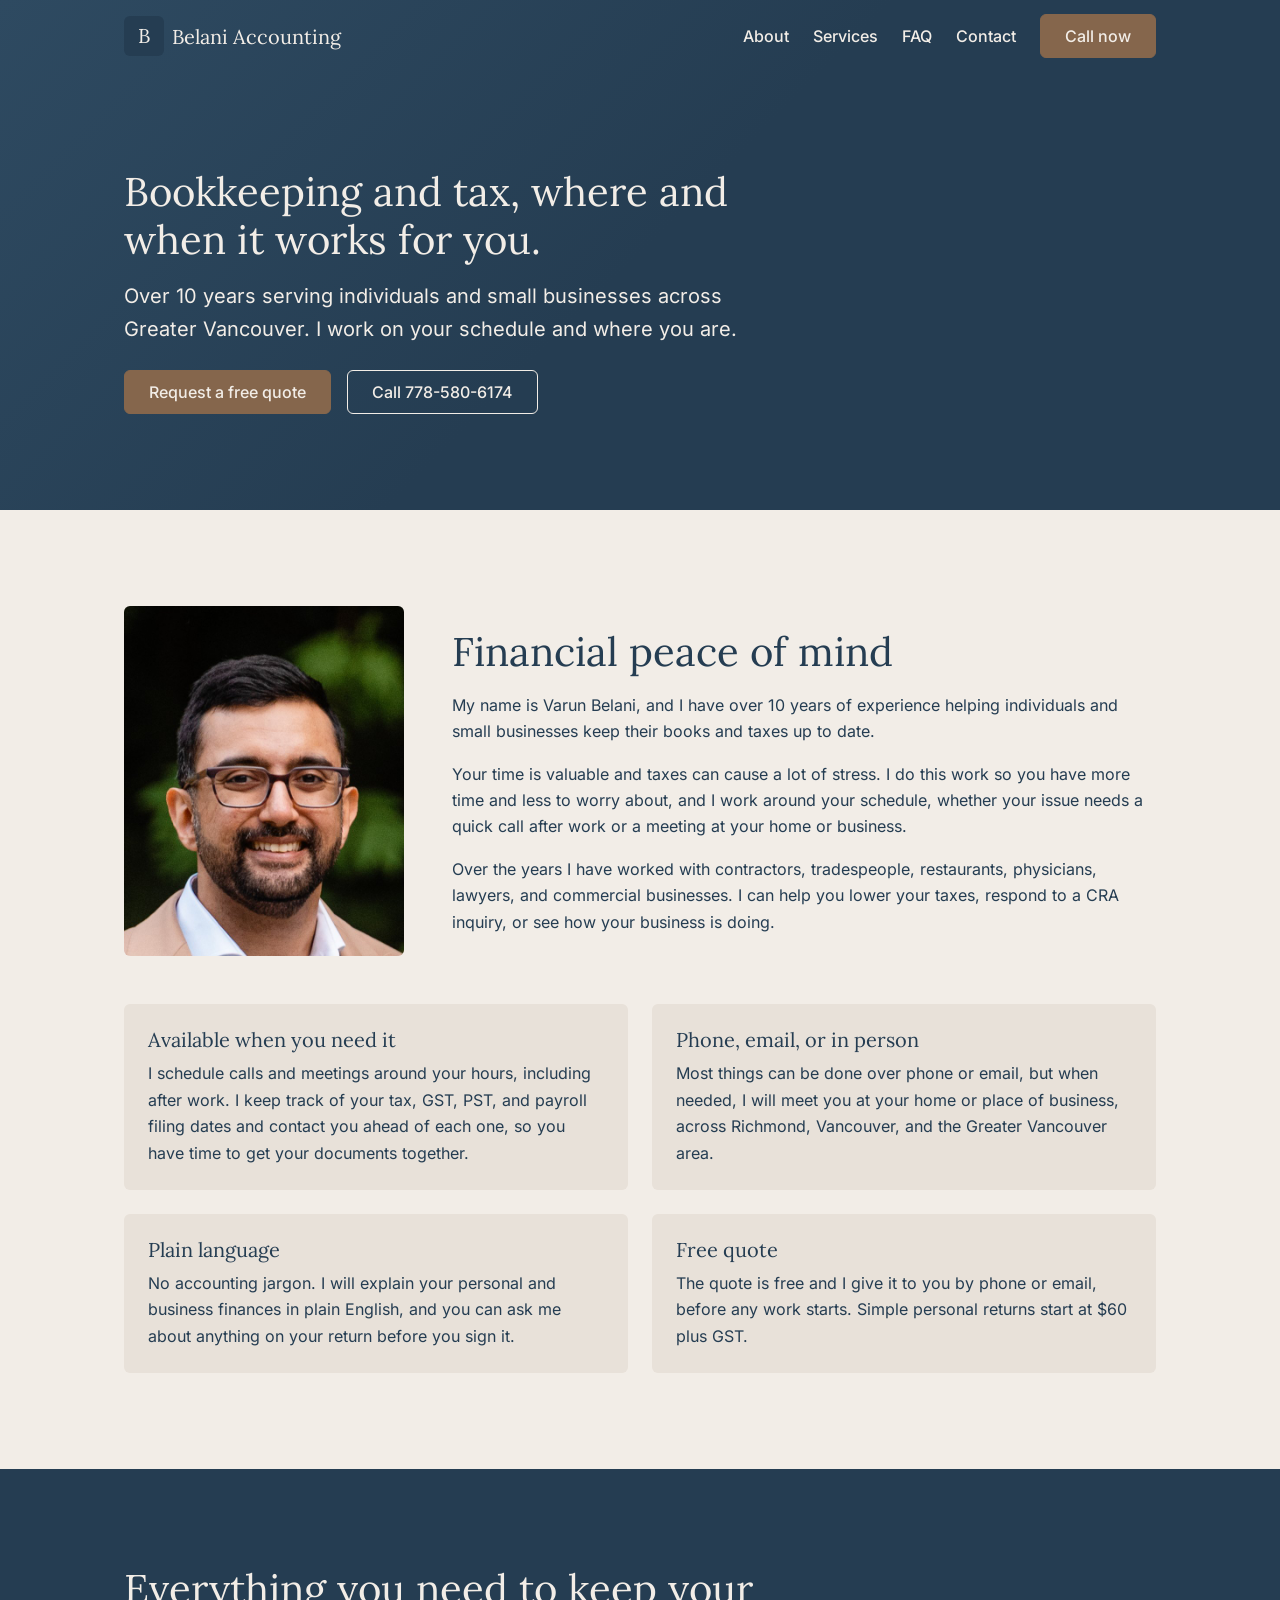
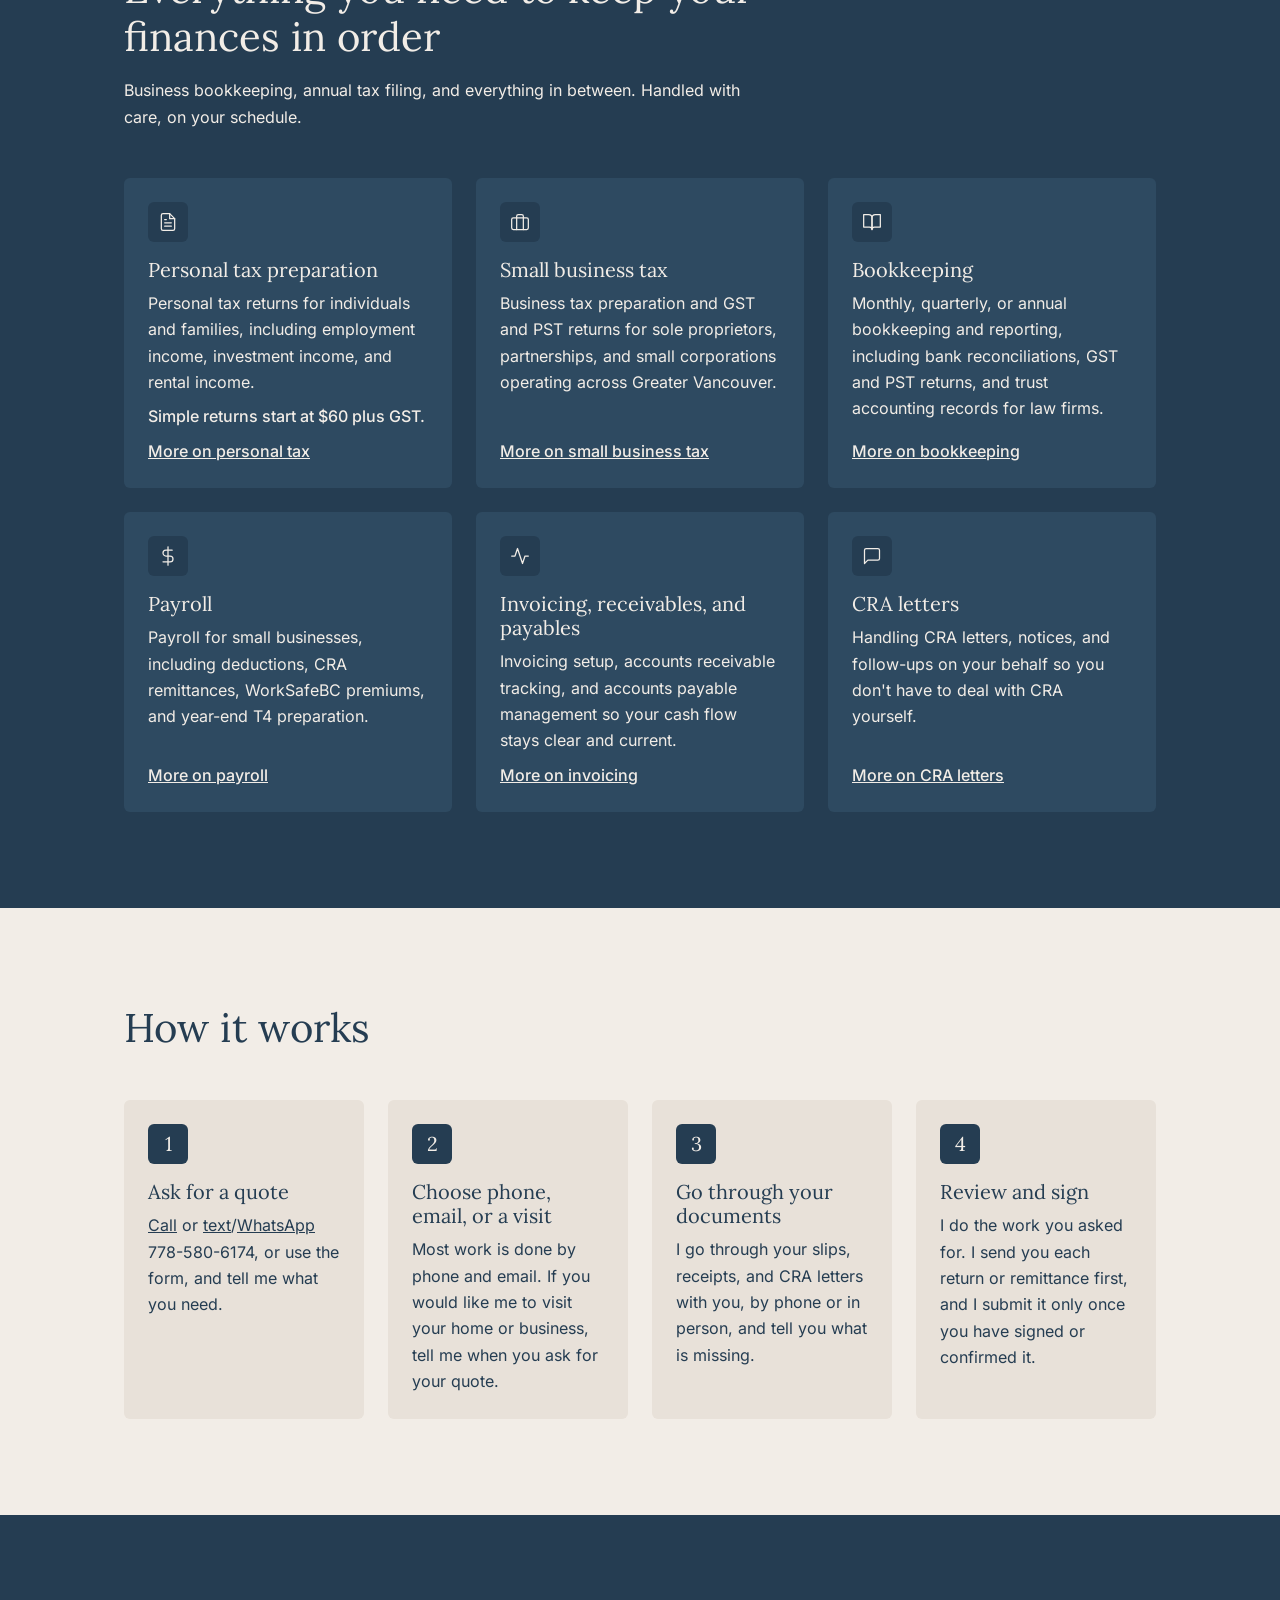
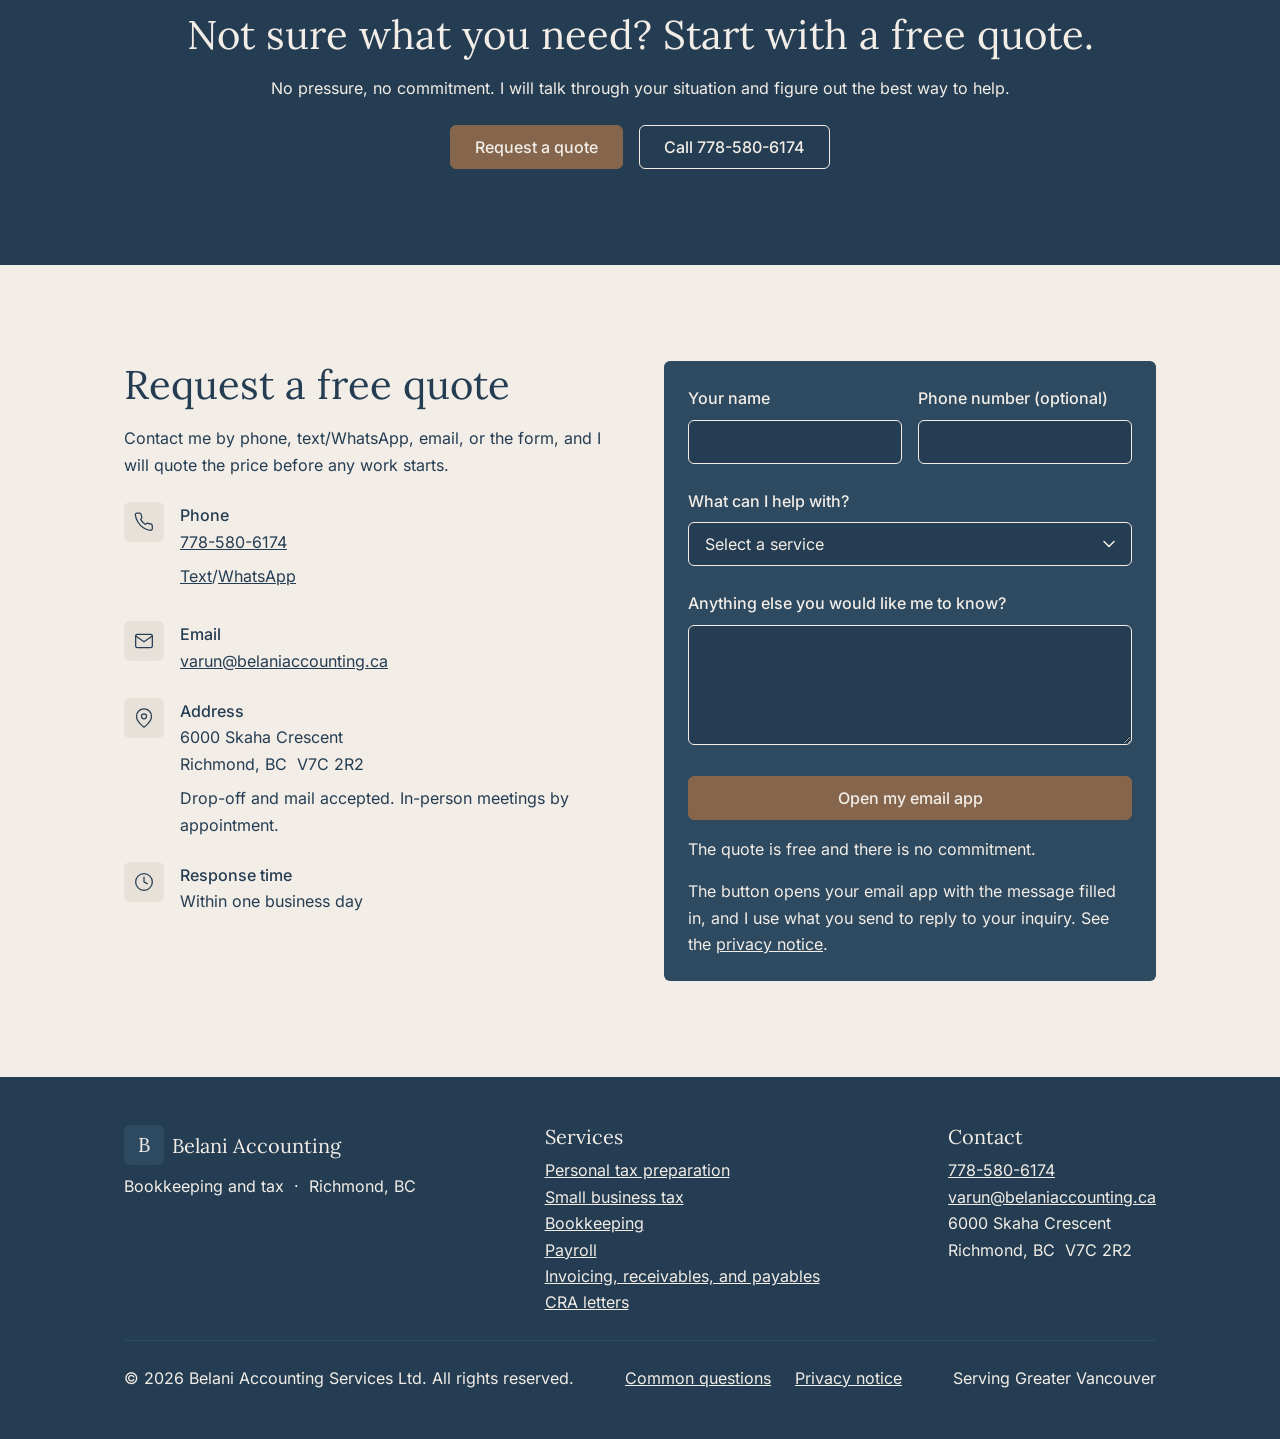
==== index.html @ 50b20c2c "Add website files" ====
<!DOCTYPE html>
<html lang="en">
<head>
  <meta charset="UTF-8" />
  <meta name="viewport" content="width=device-width, initial-scale=1.0" />

  <title>Belani Accounting Services | Bookkeeping & Tax, Richmond, BC</title>
  <meta name="description" content="Bookkeeping and tax for individuals and small businesses in Richmond and Greater Vancouver, by phone, email, or in person. Free quote: 778-580-6174." />
  <link rel="canonical" href="https://www.belaniaccounting.ca/" />

  <meta property="og:type" content="website" />
  <meta property="og:url" content="https://www.belaniaccounting.ca/" />
  <meta property="og:title" content="Belani Accounting Services | Bookkeeping & Tax" />
  <meta property="og:description" content="Bookkeeping and tax, where and when it works for you. Serving individuals and small businesses across Greater Vancouver." />
  <meta property="og:image" content="https://www.belaniaccounting.ca/assets/og-image.png" />
  <meta property="og:image:width" content="1200" />
  <meta property="og:image:height" content="630" />
  <meta property="og:site_name" content="Belani Accounting Services" />
  <meta property="og:locale" content="en_CA" />
  <meta name="twitter:card" content="summary_large_image" />

  <link rel="icon" type="image/svg+xml" href="assets/favicon.svg" />
  <link rel="icon" type="image/x-icon" href="assets/favicon.ico" />
  <link rel="icon" type="image/png" sizes="32x32" href="assets/favicon-32.png" />
  <link rel="icon" type="image/png" sizes="16x16" href="assets/favicon-16.png" />
  <link rel="apple-touch-icon" href="assets/apple-touch-icon.png" />

  <link rel="stylesheet" href="style.css" />

  <script type="application/ld+json">
  {
    "@context": "https://schema.org",
    "@type": "AccountingService",
    "name": "Belani Accounting Services",
    "legalName": "Belani Accounting Services Ltd.",
    "alternateName": "Belani Accounting",
    "url": "https://www.belaniaccounting.ca/",
    "telephone": "+1-778-580-6174",
    "email": "varun@belaniaccounting.ca",
    "image": "https://www.belaniaccounting.ca/assets/og-image.png",
    "description": "Bookkeeping and tax for individuals and small businesses in Richmond and Greater Vancouver, by phone, email, or in person. Free quote: 778-580-6174.",
    "address": {
      "@type": "PostalAddress",
      "streetAddress": "6000 Skaha Crescent",
      "addressLocality": "Richmond",
      "addressRegion": "BC",
      "postalCode": "V7C 2R2",
      "addressCountry": "CA"
    },
    "areaServed": [
      { "@type": "City", "name": "Richmond" },
      { "@type": "City", "name": "Vancouver" },
      { "@type": "AdministrativeArea", "name": "Greater Vancouver" }
    ],
    "founder": { "@type": "Person", "name": "Varun Belani" }
  }
  </script>
</head>

<body>

<a href="#main" class="skip-link">Skip to main content</a>

<nav class="site-nav" id="site-nav" aria-label="Main navigation">
  <div class="nav-inner">

    <a href="#" class="nav-logo" aria-label="Belani Accounting Services, home">
      <div class="nav-monogram" aria-hidden="true">
        <span>B</span>
      </div>
      <span class="nav-name">Belani Accounting</span>
    </a>

    <ul class="nav-links">
      <li><a href="#about">About</a></li>
      <li><a href="#services">Services</a></li>
      <li><a href="faq.html">FAQ</a></li>
      <li><a href="#contact">Contact</a></li>
      <li>
        <a href="tel:+17785806174" class="btn btn-primary" aria-label="Call now, 778-580-6174">
          Call now
        </a>
      </li>
    </ul>

    <a href="tel:+17785806174" class="nav-call" aria-label="Call 778-580-6174">
      <svg viewBox="0 0 24 24" aria-hidden="true"><path d="M22 16.92v3a2 2 0 0 1-2.18 2 19.79 19.79 0 0 1-8.63-3.07A19.5 19.5 0 0 1 4.69 12 19.79 19.79 0 0 1 1.61 3.42 2 2 0 0 1 3.6 1.27h3a2 2 0 0 1 2 1.72c.127.96.361 1.903.7 2.81a2 2 0 0 1-.45 2.11L7.91 8.91a16 16 0 0 0 6 6l.91-.91a2 2 0 0 1 2.11-.45c.907.339 1.85.573 2.81.7A2 2 0 0 1 21.73 16.92z"/></svg>
    </a>

    <details class="nav-menu" id="nav-menu">
      <summary class="nav-hamburger" aria-label="Menu">
        <span></span>
        <span></span>
        <span></span>
      </summary>
      <div class="nav-mobile">
        <a href="#about">About</a>
        <a href="#services">Services</a>
        <a href="faq.html">FAQ</a>
        <a href="#contact">Contact</a>
        <a href="tel:+17785806174">Call 778-580-6174</a>
        <a href="sms:+17785806174">Text 778-580-6174</a>
        <a href="https://wa.me/17785806174">WhatsApp 778-580-6174</a>
        <a href="mailto:varun@belaniaccounting.ca">varun@belaniaccounting.ca</a>
      </div>
    </details>

  </div>
</nav>

<main id="main">
<section class="hero" aria-labelledby="page-heading">
  <div class="container">

    <h1 id="page-heading">
      Bookkeeping and tax, where and when it works for you.
    </h1>

    <p class="hero-sub">
      Over 10 years serving individuals and small businesses across Greater Vancouver. I work on your schedule and where you are.
    </p>

    <div class="hero-actions">
      <a href="#contact" class="btn btn-primary">Request a free quote</a>
      <a href="tel:+17785806174" class="btn btn-outline">Call 778-580-6174</a>
    </div>

  </div>
</section>

<section class="about" id="about" aria-labelledby="about-heading">
  <div class="container">
    <div class="about-grid">

      <img class="about-photo" src="assets/varun-belani.jpg" alt="Varun Belani" width="640" height="800" loading="lazy" decoding="async" />

      <div>
        <h2 id="about-heading">Financial peace of mind</h2>

        <p>
          My name is Varun Belani, and I have over 10 years of experience helping individuals and small businesses keep their books and taxes up to date.
        </p>

        <p>
          Your time is valuable and taxes can cause a lot of stress. I do this work so you have more time and less to worry about, and I work around your schedule, whether your issue needs a quick call after work or a meeting at your home or business.
        </p>

        <p>
          Over the years I have worked with contractors, tradespeople, restaurants, physicians, lawyers, and commercial businesses. I can help you lower your taxes, respond to a CRA inquiry, or see how your business is doing.
        </p>
      </div>

    </div>

    <div class="about-pillars">
      <div class="pillar">
        <h3>Available when you need it</h3>
        <p>I schedule calls and meetings around your hours, including after work. I keep track of your tax, GST, PST, and payroll filing dates and contact you ahead of each one, so you have time to get your documents together.</p>
      </div>
      <div class="pillar">
        <h3>Phone, email, or in person</h3>
        <p>Most things can be done over phone or email, but when needed, I will meet you at your home or place of business, across Richmond, Vancouver, and the Greater Vancouver area.</p>
      </div>
      <div class="pillar">
        <h3>Plain language</h3>
        <p>No accounting jargon. I will explain your personal and business finances in plain English, and you can ask me about anything on your return before you sign it.</p>
      </div>
      <div class="pillar">
        <h3>Free quote</h3>
        <p>The quote is free and I give it to you by phone or email, before any work starts. Simple personal returns start at $60 plus GST.</p>
      </div>
    </div>

  </div>
</section>

<section class="services" id="services" aria-labelledby="services-heading">
  <div class="container">

    <div class="section-header">
      <h2 id="services-heading">Everything you need to keep your finances in order</h2>
      <p>
        Business bookkeeping, annual tax filing, and everything in between. Handled with care, on your schedule.
      </p>
    </div>

    <div class="services-grid">

      <div class="service-card">
        <div class="service-icon" aria-hidden="true">
          <svg viewBox="0 0 24 24"><path d="M14 2H6a2 2 0 0 0-2 2v16a2 2 0 0 0 2 2h12a2 2 0 0 0 2-2V8z"/><polyline points="14,2 14,8 20,8"/><line x1="16" y1="13" x2="8" y2="13"/><line x1="16" y1="17" x2="8" y2="17"/><polyline points="10,9 9,9 8,9"/></svg>
        </div>
        <h3>Personal tax preparation</h3>
        <p>Personal tax returns for individuals and families, including employment income, investment income, and rental income.</p>
        <p class="service-price">Simple returns start at $60 plus GST.</p>
        <p class="service-more"><a href="personal-tax.html">More on personal tax</a></p>
      </div>

      <div class="service-card">
        <div class="service-icon" aria-hidden="true">
          <svg viewBox="0 0 24 24"><rect x="2" y="7" width="20" height="14" rx="2" ry="2"/><path d="M16 21V5a2 2 0 0 0-2-2h-4a2 2 0 0 0-2 2v16"/></svg>
        </div>
        <h3>Small business tax</h3>
        <p>Business tax preparation and GST and PST returns for sole proprietors, partnerships, and small corporations operating across Greater Vancouver.</p>
        <p class="service-more"><a href="small-business-tax.html">More on small business tax</a></p>
      </div>

      <div class="service-card">
        <div class="service-icon" aria-hidden="true">
          <svg viewBox="0 0 24 24"><path d="M2 3h6a4 4 0 0 1 4 4v14a3 3 0 0 0-3-3H2z"/><path d="M22 3h-6a4 4 0 0 0-4 4v14a3 3 0 0 1 3-3h7z"/></svg>
        </div>
        <h3>Bookkeeping</h3>
        <p>Monthly, quarterly, or annual bookkeeping and reporting, including bank reconciliations, GST and PST returns, and trust accounting records for law firms.</p>
        <p class="service-more"><a href="bookkeeping.html">More on bookkeeping</a></p>
      </div>

      <div class="service-card">
        <div class="service-icon" aria-hidden="true">
          <svg viewBox="0 0 24 24"><line x1="12" y1="1" x2="12" y2="23"/><path d="M17 5H9.5a3.5 3.5 0 0 0 0 7h5a3.5 3.5 0 0 1 0 7H6"/></svg>
        </div>
        <h3>Payroll</h3>
        <p>Payroll for small businesses, including deductions, CRA remittances, WorkSafeBC premiums, and year-end T4 preparation.</p>
        <p class="service-more"><a href="payroll.html">More on payroll</a></p>
      </div>

      <div class="service-card">
        <div class="service-icon" aria-hidden="true">
          <svg viewBox="0 0 24 24"><polyline points="22,12 18,12 15,21 9,3 6,12 2,12"/></svg>
        </div>
        <h3>Invoicing, receivables, and payables</h3>
        <p>Invoicing setup, accounts receivable tracking, and accounts payable management so your cash flow stays clear and current.</p>
        <p class="service-more"><a href="bookkeeping.html#invoicing">More on invoicing</a></p>
      </div>

      <div class="service-card">
        <div class="service-icon" aria-hidden="true">
          <svg viewBox="0 0 24 24"><path d="M21 15a2 2 0 0 1-2 2H7l-4 4V5a2 2 0 0 1 2-2h14a2 2 0 0 1 2 2z"/></svg>
        </div>
        <h3>CRA letters</h3>
        <p>Handling CRA letters, notices, and follow-ups on your behalf so you don't have to deal with CRA yourself.</p>
        <p class="service-more"><a href="cra-letters.html">More on CRA letters</a></p>
      </div>

    </div>
  </div>
</section>

<section class="steps" aria-labelledby="steps-heading">
  <div class="container">

    <div class="section-header">
      <h2 id="steps-heading">How it works</h2>
    </div>

    <ol class="steps-grid">
      <li class="step">
        <span class="step-num" aria-hidden="true">1</span>
        <h3>Ask for a quote</h3>
        <p><a href="tel:+17785806174">Call</a> or <a href="sms:+17785806174">text</a>/<a href="https://wa.me/17785806174">WhatsApp</a> <span class="nowrap">778-580-6174</span>, or use the form, and tell me what you need.</p>
      </li>
      <li class="step">
        <span class="step-num" aria-hidden="true">2</span>
        <h3>Choose phone, email, or a visit</h3>
        <p>Most work is done by phone and email. If you would like me to visit your home or business, tell me when you ask for your quote.</p>
      </li>
      <li class="step">
        <span class="step-num" aria-hidden="true">3</span>
        <h3>Go through your documents</h3>
        <p>I go through your slips, receipts, and CRA letters with you, by phone or in person, and tell you what is missing.</p>
      </li>
      <li class="step">
        <span class="step-num" aria-hidden="true">4</span>
        <h3>Review and sign</h3>
        <p>I do the work you asked for. I send you each return or remittance first, and I submit it only once you have signed or confirmed it.</p>
      </li>
    </ol>

  </div>
</section>

<section class="cta-band">
  <div class="container">
    <h2>Not sure what you need? Start with a free quote.</h2>
    <p>No pressure, no commitment. I will talk through your situation and figure out the best way to help.</p>
    <div class="cta-band-actions">
      <a href="#contact" class="btn btn-primary">Request a quote</a>
      <a href="tel:+17785806174" class="btn btn-outline">Call 778-580-6174</a>
    </div>
  </div>
</section>

<section class="contact" id="contact" aria-labelledby="contact-heading">
  <div class="container">
    <div class="contact-grid">

      <div>
        <h2 id="contact-heading">Request a free quote</h2>
        <p class="contact-intro">
          Contact me by phone, text/WhatsApp, email, or the form, and I will quote the price before any work starts.
        </p>

        <div class="contact-details">

          <div class="contact-item">
            <div class="contact-item-icon" aria-hidden="true">
              <svg viewBox="0 0 24 24"><path d="M22 16.92v3a2 2 0 0 1-2.18 2 19.79 19.79 0 0 1-8.63-3.07A19.5 19.5 0 0 1 4.69 12 19.79 19.79 0 0 1 1.61 3.42 2 2 0 0 1 3.6 1.27h3a2 2 0 0 1 2 1.72c.127.96.361 1.903.7 2.81a2 2 0 0 1-.45 2.11L7.91 8.91a16 16 0 0 0 6 6l.91-.91a2 2 0 0 1 2.11-.45c.907.339 1.85.573 2.81.7A2 2 0 0 1 21.73 16.92z"/></svg>
            </div>
            <div>
              <div class="contact-item-label">Phone</div>
              <div>
                <a href="tel:+17785806174">778-580-6174</a><br />
                <span class="contact-msg"><a href="sms:+17785806174">Text</a>/<a href="https://wa.me/17785806174">WhatsApp</a></span>
              </div>
            </div>
          </div>

          <div class="contact-item">
            <div class="contact-item-icon" aria-hidden="true">
              <svg viewBox="0 0 24 24"><path d="M4 4h16c1.1 0 2 .9 2 2v12c0 1.1-.9 2-2 2H4c-1.1 0-2-.9-2-2V6c0-1.1.9-2 2-2z"/><polyline points="22,6 12,13 2,6"/></svg>
            </div>
            <div>
              <div class="contact-item-label">Email</div>
              <div>
                <a href="mailto:varun@belaniaccounting.ca">varun@belaniaccounting.ca</a>
              </div>
            </div>
          </div>

          <div class="contact-item">
            <div class="contact-item-icon" aria-hidden="true">
              <svg viewBox="0 0 24 24"><path d="M21 10c0 7-9 13-9 13s-9-6-9-13a9 9 0 0 1 18 0z"/><circle cx="12" cy="10" r="3"/></svg>
            </div>
            <div>
              <div class="contact-item-label">Address</div>
              <div>
                6000 Skaha Crescent<br />
                Richmond, BC&nbsp; V7C 2R2
                <span class="contact-note">Drop-off and mail accepted. In-person meetings by appointment.</span>
              </div>
            </div>
          </div>

          <div class="contact-item">
            <div class="contact-item-icon" aria-hidden="true">
              <svg viewBox="0 0 24 24"><circle cx="12" cy="12" r="10"/><polyline points="12,6 12,12 16,14"/></svg>
            </div>
            <div>
              <div class="contact-item-label">Response time</div>
              <div>Within one business day</div>
            </div>
          </div>

        </div>
      </div>

      <div>
        <div class="contact-form">
          <form id="contact-form" action="mailto:varun@belaniaccounting.ca" method="post" enctype="text/plain">
            <div class="form-row">
              <div class="form-group">
                <label for="name">Your name</label>
                <input type="text" id="name" name="name" required autocomplete="name" />
              </div>
              <div class="form-group">
                <label for="phone">Phone number (optional)</label>
                <input type="tel" id="phone" name="phone" autocomplete="tel" />
              </div>
            </div>

            <div class="form-group">
              <label for="service">What can I help with?</label>
              <select id="service" name="service">
                <option value="" disabled selected>Select a service</option>
                <option data-service="personal-tax">Personal tax preparation</option>
                <option data-service="small-business-tax">Small business tax</option>
                <option data-service="bookkeeping">Bookkeeping</option>
                <option data-service="payroll">Payroll</option>
                <option data-service="invoicing">Invoicing, receivables, and payables</option>
                <option data-service="cra-letters">CRA letters</option>
                <option>Not sure, just want to talk</option>
              </select>
            </div>

            <div class="form-group">
              <label for="message">Anything else you would like me to know?</label>
              <textarea id="message" name="message" maxlength="1000"></textarea>
            </div>

            <button type="submit" class="btn btn-primary form-submit">
              Open my email app
            </button>
            <p class="form-note">The quote is free and there is no commitment.</p>
            <p class="form-note">The button opens your email app with the message filled in, and I use what you send to reply to your inquiry. See the <a href="privacy.html">privacy notice</a>.</p>
            <p id="form-status" class="form-status" role="status" tabindex="-1" hidden>Your email app should now be open with your message. Press send there to finish. If nothing opened, call <a href="tel:+17785806174">778-580-6174</a> or email <a href="mailto:varun@belaniaccounting.ca">varun@belaniaccounting.ca</a>.</p>
          </form>
        </div>
      </div>

    </div>
  </div>
</section>
</main>

<footer class="site-footer">
  <div class="container">
    <div class="footer-inner">

      <div>
        <div class="footer-brand">
          <div class="footer-monogram" aria-hidden="true">
            <span>B</span>
          </div>
          <span class="footer-name">Belani Accounting</span>
        </div>
        <div>Bookkeeping and tax &nbsp;·&nbsp; Richmond, BC</div>
      </div>

      <div class="footer-col">
        <h2 class="footer-heading">Services</h2>
        <a href="personal-tax.html">Personal tax preparation</a>
        <a href="small-business-tax.html">Small business tax</a>
        <a href="bookkeeping.html">Bookkeeping</a>
        <a href="payroll.html">Payroll</a>
        <a href="bookkeeping.html#invoicing">Invoicing, receivables, and payables</a>
        <a href="cra-letters.html">CRA letters</a>
      </div>

      <div class="footer-col">
        <h2 class="footer-heading">Contact</h2>
        <a href="tel:+17785806174">778-580-6174</a>
        <a href="mailto:varun@belaniaccounting.ca">varun@belaniaccounting.ca</a>
        <p>6000 Skaha Crescent<br />Richmond, BC&nbsp; V7C 2R2</p>
      </div>

    </div>

    <div class="footer-bottom">
      <span>&copy; <span id="footer-year">2026</span> Belani Accounting Services Ltd. All rights reserved.</span>
      <span class="footer-links">
        <a href="faq.html">Common questions</a>
        <a href="privacy.html">Privacy notice</a>
      </span>
      <span>Serving Greater Vancouver</span>
    </div>
  </div>
</footer>

<script src="site.js"></script>

</body>
</html>
---- style.css ----
/* Belani Accounting Services */

/* Fonts, served from this site.
   Inter: Copyright 2020 The Inter Project Authors (https://github.com/rsms/inter)
   Lora: Copyright 2011 The Lora Project Authors (https://github.com/cyrealtype/Lora-Cyrillic), with Reserved Font Name "Lora".
   Both are licensed under the SIL Open Font License, Version 1.1 (https://scripts.sil.org/OFL).
   The files are the Latin files Google Fonts serves, unchanged. */
@font-face {
  font-family: 'Inter';
  font-style: normal;
  font-weight: 400 500;
  font-display: swap;
  src: url('assets/fonts/inter-latin.woff2') format('woff2');
  unicode-range: U+0000-00FF, U+0131, U+0152-0153, U+02BB-02BC, U+02C6, U+02DA, U+02DC, U+0304, U+0308, U+0329, U+2000-206F, U+20AC, U+2122, U+2191, U+2193, U+2212, U+2215, U+FEFF, U+FFFD;
}
@font-face {
  font-family: 'Lora';
  font-style: normal;
  font-weight: 400 500;
  font-display: swap;
  src: url('assets/fonts/lora-latin.woff2') format('woff2');
  unicode-range: U+0000-00FF, U+0131, U+0152-0153, U+02BB-02BC, U+02C6, U+02DA, U+02DC, U+0304, U+0308, U+0329, U+2000-206F, U+20AC, U+2122, U+2191, U+2193, U+2212, U+2215, U+FEFF, U+FFFD;
}

*, *::before, *::after { box-sizing: border-box; margin: 0; padding: 0; }

:root {
  --navy:        #253D52;
  --navy-light:  #2E4A61;
  --beige:       #F2EDE7;
  --beige-dark:  #E8E1D9;
  --walnut:      #85664C;
  --walnut-dark: #74563E;
  --title: clamp(28px, 3.5vw, 40px);
  --sub:   20px;
  --text:  16px;
  --serif: 'Lora', Georgia, serif;
  --sans:  'Inter', -apple-system, BlinkMacSystemFont, sans-serif;
  --page:    1080px;
  --measure: 640px;
  --gutter:  24px;
  --bar:     72px;
  --radius:  6px;
  --transition: 0.18s ease;
}

html { scroll-behavior: smooth; }

body {
  font-family: var(--sans);
  font-size: var(--text);
  line-height: 1.65;
  color: var(--navy);
  background: var(--beige);
  -webkit-font-smoothing: antialiased;
}

.hero,
.services,
.cta-band,
.site-footer {
  background: var(--navy);
  color: var(--beige);
}

h1, h2, h3 {
  font-family: var(--serif);
  font-weight: 400;
  line-height: 1.2;
}

h1, h2 {
  font-size: var(--title);
  margin-bottom: 16px;
}

h3,
.page-section h2,
.footer-heading {
  font-size: var(--sub);
  margin-bottom: 8px;
}

img { display: block; max-width: 100%; }

a { color: inherit; }

.btn,
.skip-link,
.site-nav a { text-decoration: none; }

.container,
.nav-inner {
  width: 100%;
  max-width: var(--page);
  margin: 0 auto;
  padding: 0 var(--gutter);
}

.nowrap { white-space: nowrap; }

/* Off screen until it has keyboard focus */
.skip-link {
  position: absolute;
  top: 8px;
  left: 8px;
  z-index: 200;
  padding: 8px 16px;
  background: var(--navy);
  color: var(--beige);
  font-weight: 500;
  border-radius: var(--radius);
  transform: translateY(-200%);
}
.skip-link:focus { transform: none; }

.btn {
  display: inline-flex;
  align-items: center;
  justify-content: center;
  min-height: 44px;
  padding: 8px 24px;
  border: 1px solid transparent;
  border-radius: var(--radius);
  font-family: var(--sans);
  font-size: var(--text);
  font-weight: 500;
  cursor: pointer;
  transition: background var(--transition), border-color var(--transition), transform var(--transition);
}

.btn:active { transform: scale(0.98); }

.btn-primary {
  background: var(--walnut);
  color: var(--beige);
  border-color: var(--walnut);
}
.btn-primary:hover { background: var(--walnut-dark); border-color: var(--walnut-dark); }

.btn-outline {
  background: transparent;
  color: var(--beige);
  border-color: var(--beige);
}
.btn-outline:hover { background: var(--navy-light); }

.nav-monogram,
.footer-monogram,
.step-num,
.service-icon,
.contact-item-icon {
  display: flex;
  align-items: center;
  justify-content: center;
  flex-shrink: 0;
  width: 40px;
  height: 40px;
  border-radius: var(--radius);
}

.nav-monogram,
.footer-monogram,
.step-num {
  font-family: var(--serif);
  font-size: var(--sub);
  line-height: 1;
}

.nav-monogram,
.step-num {
  background: var(--navy);
  color: var(--beige);
}

.footer-monogram { background: var(--navy-light); }
.service-icon { background: var(--navy); }
.contact-item-icon { background: var(--beige-dark); }

.nav-call svg,
.service-icon svg,
.contact-item-icon svg {
  width: 20px;
  height: 20px;
  stroke: currentColor;
  fill: none;
  stroke-width: 1.5;
  stroke-linecap: round;
  stroke-linejoin: round;
}

/* The top bar is see-through over the page header and turns beige once the page is scrolled. */
.site-nav {
  position: fixed;
  top: 0; left: 0; right: 0;
  z-index: 100;
  color: var(--beige);
  transition: background var(--transition), color var(--transition), box-shadow var(--transition);
}

.site-nav.scrolled {
  background: var(--beige);
  color: var(--navy);
  box-shadow: 0 1px 0 var(--beige-dark);
}

/* With scripting off the bar never turns beige, so it is navy from the start */
@media (scripting: none) {
  .site-nav { background: var(--navy); }
}

.nav-inner {
  display: flex;
  align-items: center;
  justify-content: space-between;
  height: var(--bar);
}

.nav-logo,
.footer-brand {
  display: flex;
  align-items: center;
  gap: 8px;
}

.nav-name,
.footer-name {
  font-family: var(--serif);
  font-size: var(--sub);
}

.nav-links {
  display: flex;
  align-items: center;
  gap: 24px;
  list-style: none;
}

.nav-links a,
.nav-mobile a { font-weight: 500; }

.nav-links a:not(.btn):hover { text-decoration: underline; }

/* Phones only (see the 768px block). The menu is a details element, so it opens with scripting off. */
.nav-call,
.nav-menu { display: none; }

.nav-call,
.nav-hamburger {
  justify-content: center;
  width: 44px;
  height: 44px;
}

.nav-call {
  align-items: center;
  margin-left: auto;
}

.nav-hamburger {
  display: flex;
  flex-direction: column;
  align-items: flex-end;
  gap: 4px;
  list-style: none;
  cursor: pointer;
}

.nav-hamburger::-webkit-details-marker { display: none; }

.nav-hamburger span {
  width: 24px;
  height: 2px;
  background: currentColor;
}

.nav-mobile {
  position: absolute;
  top: 100%; left: 0; right: 0;
  display: none;
  flex-direction: column;
  max-height: calc(100vh - var(--bar));
  max-height: calc(100dvh - var(--bar));
  overflow-y: auto;
  padding: 8px var(--gutter) 16px;
  background: var(--beige);
  color: var(--navy);
  border-top: 1px solid var(--beige-dark);
}

.nav-mobile a {
  padding: 16px 0;
  border-bottom: 1px solid var(--beige-dark);
}
.nav-mobile a:last-child { border-bottom: none; }

.hero {
  padding: calc(var(--bar) + 96px) 0 96px;
  background-image: linear-gradient(135deg, var(--navy-light) 0%, var(--navy) 50%);
}

.page-hero { padding: calc(var(--bar) + 48px) 0 48px; }

.hero h1,
.hero-sub,
.section-header,
.page-narrow { max-width: var(--measure); }

.hero-sub {
  font-size: var(--sub);
  margin-bottom: 24px;
}

.hero-actions,
.cta-band-actions {
  display: flex;
  flex-wrap: wrap;
  gap: 16px;
}

.about,
.services,
.steps,
.contact,
.cta-band,
.page-section { padding: 96px 0; }

.section-header { margin-bottom: 48px; }

.about p:not(:last-child),
.page-section p:not(:last-child) { margin-bottom: 16px; }

.pillar,
.step,
.service-card,
.contact-form {
  padding: 24px;
  border-radius: var(--radius);
}

.pillar,
.step { background: var(--beige-dark); }

.service-card,
.contact-form {
  background: var(--navy-light);
  color: var(--beige);
}

.about-pillars,
.services-grid,
.steps-grid {
  display: grid;
  gap: 24px;
}

.about-grid {
  display: grid;
  grid-template-columns: 280px minmax(0, 1fr);
  gap: 48px;
  align-items: center;
}

.about-photo {
  width: 280px;
  height: 350px;
  object-fit: cover;
  border-radius: var(--radius);
}

.about-pillars {
  grid-template-columns: 1fr 1fr;
  margin-top: 48px;
}

.services-grid { grid-template-columns: repeat(auto-fit, minmax(280px, 1fr)); }

.service-icon,
.step-num { margin-bottom: 16px; }

.service-card {
  display: flex;
  flex-direction: column;
}

.service-price { margin-top: 8px; }

.service-more {
  margin-top: auto;
  padding-top: 8px;
}

.service-price,
.service-more a { font-weight: 500; }

/* Four in a row, or two by two where four do not fit (four 220px columns and three gaps are 952px) */
.steps-grid {
  grid-template-columns: repeat(auto-fit, minmax(max(220px, min(50% - 12px, (952px - 100%) * 999)), 1fr));
  list-style: none;
}

.cta-band { text-align: center; }
.cta-band p { margin-bottom: 24px; }
.cta-band-actions { justify-content: center; }

.contact-grid,
.page-grid {
  display: grid;
  gap: 48px;
  align-items: start;
}

.contact-grid { grid-template-columns: 1fr 1fr; }

.contact-intro { margin-bottom: 24px; }

.contact-details,
.page-aside {
  display: flex;
  flex-direction: column;
  gap: 24px;
}

.contact-item {
  display: flex;
  gap: 16px;
  align-items: flex-start;
}

.contact-item-label,
.form-group label { font-weight: 500; }

/* Room for a thumb on the text and WhatsApp links */
.contact-msg a {
  display: inline-block;
  padding: 8px 0;
}

.contact-note {
  display: block;
  margin-top: 8px;
}

.form-row {
  display: grid;
  grid-template-columns: 1fr 1fr;
  align-items: end;
  gap: 16px;
}

.form-group { margin-bottom: 24px; }

.form-group label {
  display: block;
  margin-bottom: 8px;
}

.form-group input,
.form-group textarea,
.form-group select {
  width: 100%;
  padding: 8px 16px;
  border: 1px solid var(--beige);
  border-radius: var(--radius);
  font-family: var(--sans);
  font-size: var(--text);
  color: var(--beige);
  background: var(--navy);
  -webkit-appearance: none;
  appearance: none;
}

.form-group input,
.form-group select { min-height: 44px; }

.form-group select option { background: var(--navy); color: var(--beige); }

/* The arrow on the service list, which appearance: none removes */
.form-group select {
  padding-right: 48px;
  background-image: url("data:image/svg+xml,%3Csvg xmlns='http://www.w3.org/2000/svg' viewBox='0 0 12 8'%3E%3Cpath d='M1 1.5l5 5 5-5' fill='none' stroke='%23F2EDE7' stroke-width='1.5' stroke-linecap='round' stroke-linejoin='round'/%3E%3C/svg%3E");
  background-repeat: no-repeat;
  background-position: right 16px center;
  background-size: 12px 8px;
}

.form-group textarea {
  resize: vertical;
  min-height: 120px;
}

.form-submit { width: 100%; }

.form-note,
.form-status { margin-top: 16px; }

/* Shown after the button is pressed, and given the focus so a screen reader reads it */
.form-status { outline: none; }

.site-footer { padding: 48px 0; }

.footer-inner {
  display: flex;
  justify-content: space-between;
  align-items: flex-start;
  gap: 48px;
  padding-bottom: 24px;
  border-bottom: 1px solid var(--navy-light);
  margin-bottom: 24px;
}

.footer-brand { margin-bottom: 8px; }

.footer-col a,
.footer-col p { display: block; }

.footer-bottom {
  display: flex;
  justify-content: space-between;
  align-items: center;
  flex-wrap: wrap;
  gap: 16px;
}

.footer-links {
  display: flex;
  flex-wrap: wrap;
  gap: 8px 24px;
}

.page-grid { grid-template-columns: 1.2fr 1fr; }

.page-section h2:not(:first-child) { margin-top: 48px; }

.page-list { margin: 0 0 16px 24px; }
.page-list:last-child { margin-bottom: 0; }
.page-list li + li { margin-top: 8px; }

.faq-item {
  padding: 24px 0;
  border-top: 1px solid var(--beige-dark);
}

.faq-item:first-child {
  border-top: none;
  padding-top: 0;
}

/* Tick boxes on the "What to have ready" lists */
.check-list { list-style: none; margin-left: 0; }

.check-list label {
  display: flex;
  gap: 8px;
  align-items: flex-start;
  cursor: pointer;
}

.check-list input {
  -webkit-appearance: none;
  appearance: none;
  flex: none;
  width: 24px;
  height: 24px;
  border: 1px solid var(--navy);
  border-radius: var(--radius);
  background-color: var(--beige);
  cursor: pointer;
  -webkit-print-color-adjust: exact;
  print-color-adjust: exact;
}

.check-list input:checked {
  background: var(--navy) url("data:image/svg+xml,%3Csvg xmlns='http://www.w3.org/2000/svg' viewBox='0 0 12 12'%3E%3Cpath d='M2.5 6.2l2.4 2.4 4.6-5' fill='none' stroke='%23F2EDE7' stroke-width='1.5' stroke-linecap='round' stroke-linejoin='round'/%3E%3C/svg%3E") center / 16px no-repeat;
}

/* A linked question or box stops below the fixed top bar */
.faq-item[id],
.pillar[id],
.page-section h2[id] { scroll-margin-top: calc(var(--bar) + 24px); }

/* Shows on navy and on beige */
a:focus-visible,
button:focus-visible,
summary:focus-visible,
input:focus-visible,
select:focus-visible,
textarea:focus-visible {
  outline: 2px solid var(--beige);
  outline-offset: 2px;
  box-shadow: 0 0 0 4px var(--navy);
}

@media (prefers-reduced-motion: reduce) {
  html { scroll-behavior: auto; }
  *, *::before, *::after { transition: none !important; }
}

/* The page-not-found page is short, so its header fills the space above the footer. */
.page-404 { min-height: 100vh; display: flex; flex-direction: column; }
.page-404 main { flex: 1; display: flex; flex-direction: column; }
.page-404 .hero { flex: 1; }

@media (max-width: 768px) {
  .nav-links { display: none; }

  .nav-call { display: flex; }

  .nav-menu { display: block; }

  .nav-menu[open] .nav-mobile { display: flex; }

  .hero { padding: calc(var(--bar) + 48px) 0 48px; }

  .about,
  .services,
  .steps,
  .contact,
  .cta-band,
  .page-section { padding: 48px 0; }

  /* 48px of padding is less than the top bar, so a linked section stops lower */
  section[id] { scroll-margin-top: calc(var(--bar) - 24px); }

  .about-grid,
  .about-pillars,
  .contact-grid,
  .page-grid,
  .form-row { grid-template-columns: 1fr; }

  .about-grid { gap: 24px; }

  .about-photo {
    width: 200px;
    height: 250px;
    margin: 0 auto;
  }

  .footer-inner,
  .footer-bottom {
    flex-direction: column;
    align-items: flex-start;
    gap: 24px;
  }

  .footer-bottom { gap: 8px; }

  .footer-links { gap: 0 24px; }

  .footer-col a,
  .footer-links a { padding: 8px 0; }
}

@media (max-width: 480px) {
  :root { --gutter: 16px; }

  .hero-actions,
  .cta-band-actions { flex-direction: column; }
}

/* The narrowest phones: the name drops to the text size so the bar fits on one line */
@media (max-width: 360px) {
  .nav-name { font-size: var(--text); }
}

/* Print: the text and the lists, without the menu, buttons, call band or footer */
@media print {
  .site-nav,
  .skip-link,
  .hero-actions,
  .cta-band,
  .site-footer,
  .contact-form,
  .service-icon,
  .service-more,
  .contact-item-icon { display: none !important; }

  *,
  *::before,
  *::after {
    background-color: transparent !important;
    color: #000 !important;
    box-shadow: none !important;
  }

  .hero {
    padding: 0 0 12pt !important;
    background-image: none !important;
  }

  .about,
  .services,
  .steps,
  .contact,
  .page-section { padding: 12pt 0 !important; }

  .page-grid,
  .about-grid,
  .contact-grid { display: block; }

  .page-aside { margin-top: 16pt; }

  .pillar,
  .step,
  .service-card {
    border: 1px solid #000 !important;
    break-inside: avoid;
  }

  a { text-decoration: none !important; }

  .check-list input { border-color: #000 !important; }
  .check-list input:checked { background-color: #000 !important; }
}
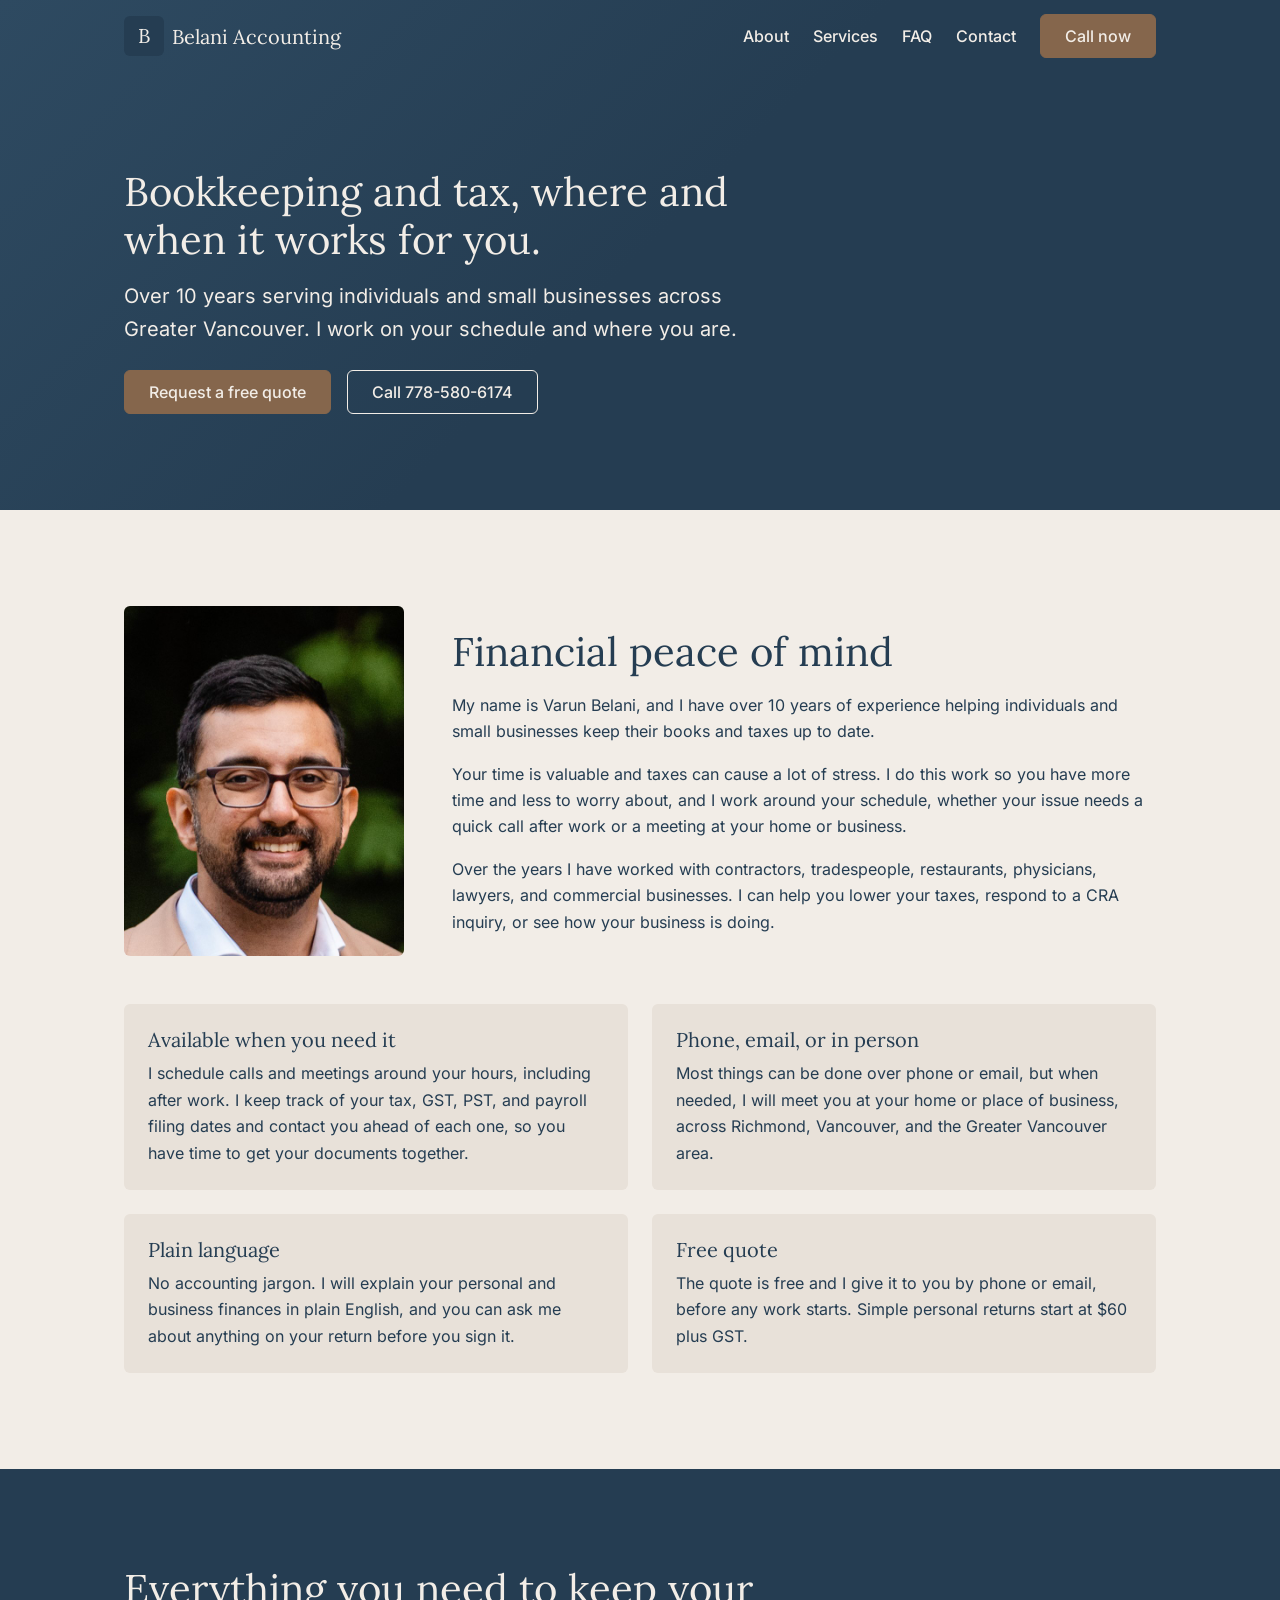
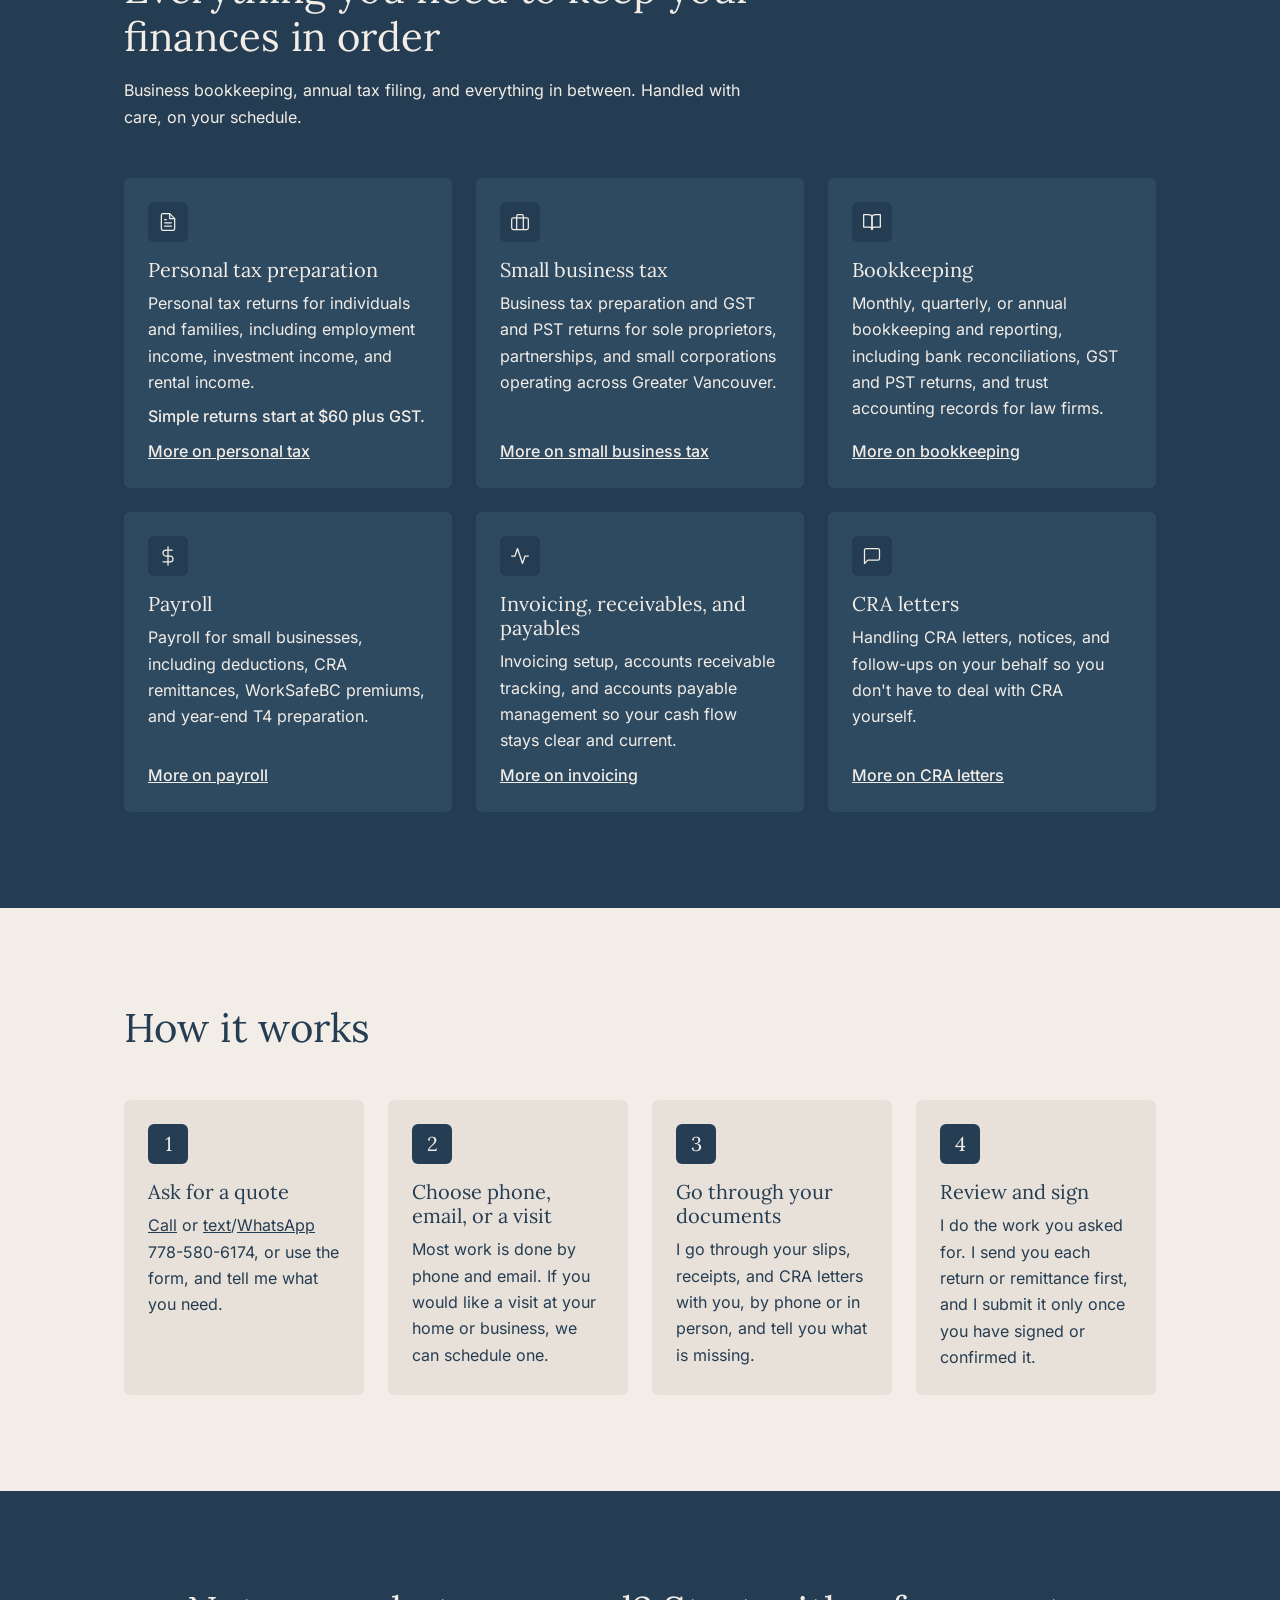
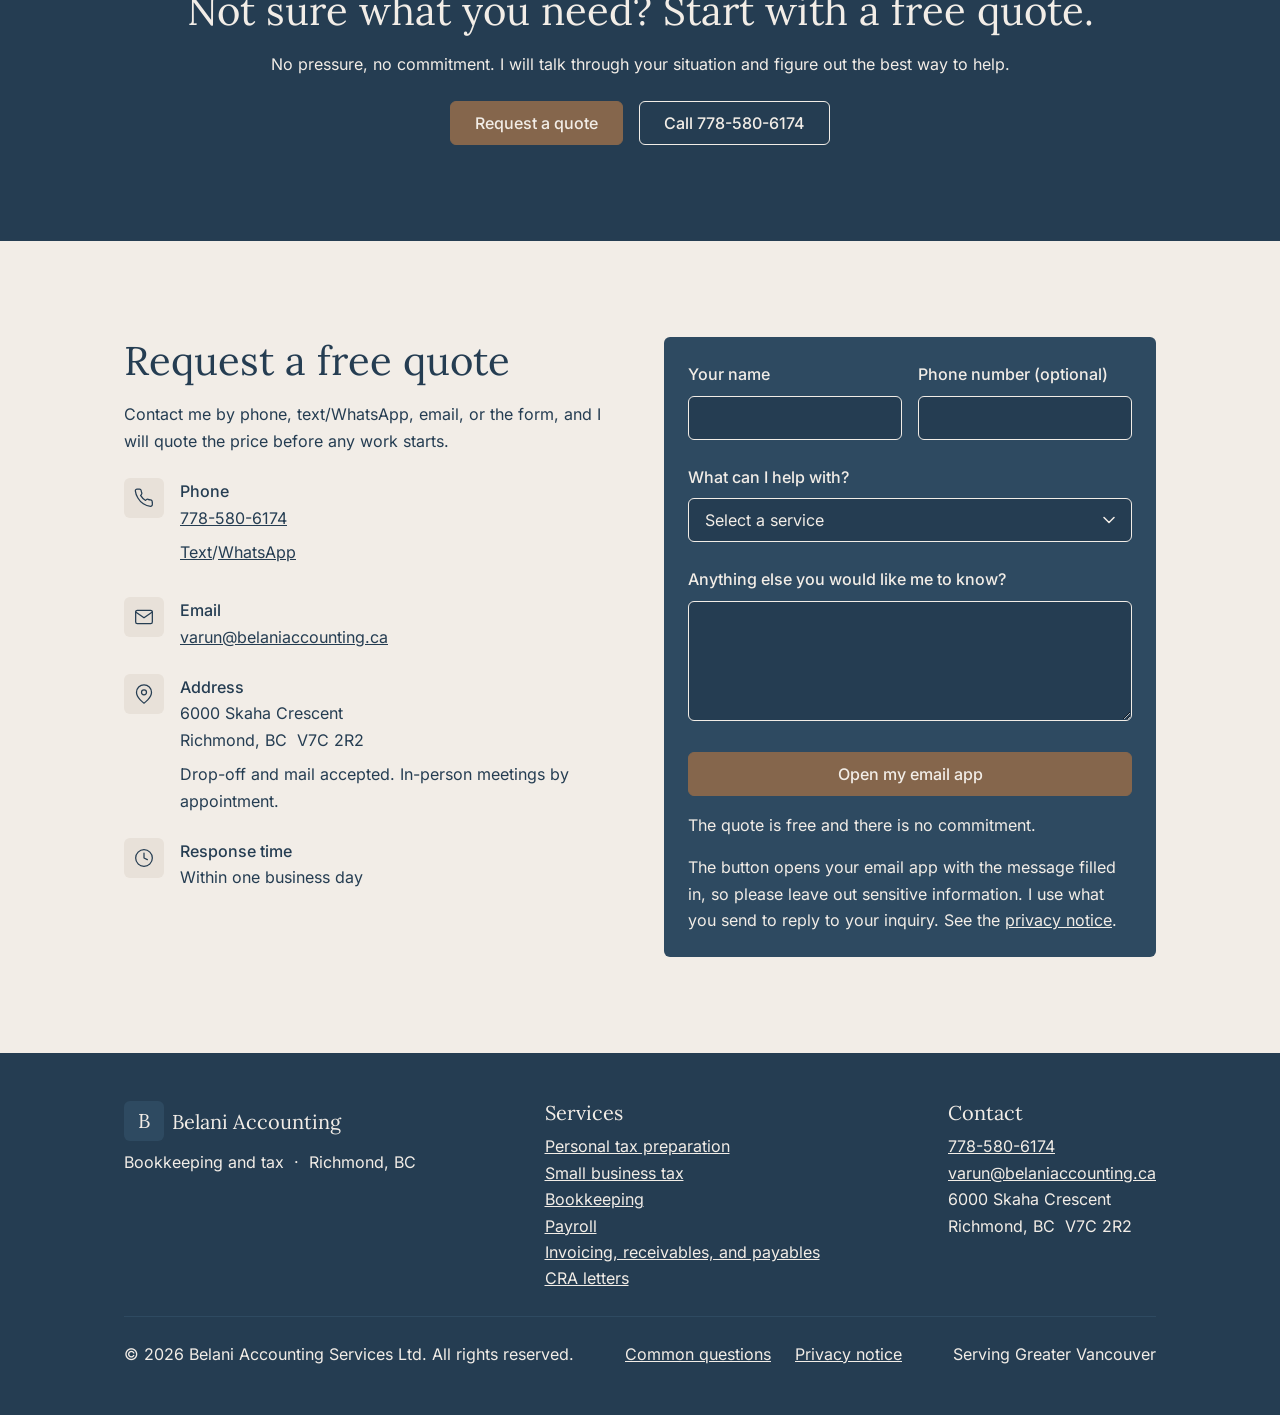
==== commit af6d08e4: "Update pages" ====
--- a/index.html
+++ b/index.html
@@ -261,7 +261,7 @@
       <li class="step">
         <span class="step-num" aria-hidden="true">2</span>
         <h3>Choose phone, email, or a visit</h3>
-        <p>Most work is done by phone and email. If you would like me to visit your home or business, tell me when you ask for your quote.</p>
+        <p>Most work is done by phone and email. If you would like a visit at your home or business, we can schedule one.</p>
       </li>
       <li class="step">
         <span class="step-num" aria-hidden="true">3</span>
@@ -390,7 +390,7 @@
               Open my email app
             </button>
             <p class="form-note">The quote is free and there is no commitment.</p>
-            <p class="form-note">The button opens your email app with the message filled in, and I use what you send to reply to your inquiry. See the <a href="privacy.html">privacy notice</a>.</p>
+            <p class="form-note">The button opens your email app with the message filled in, so please leave out sensitive information. I use what you send to reply to your inquiry. See the <a href="privacy.html">privacy notice</a>.</p>
             <p id="form-status" class="form-status" role="status" tabindex="-1" hidden>Your email app should now be open with your message. Press send there to finish. If nothing opened, call <a href="tel:+17785806174">778-580-6174</a> or email <a href="mailto:varun@belaniaccounting.ca">varun@belaniaccounting.ca</a>.</p>
           </form>
         </div>
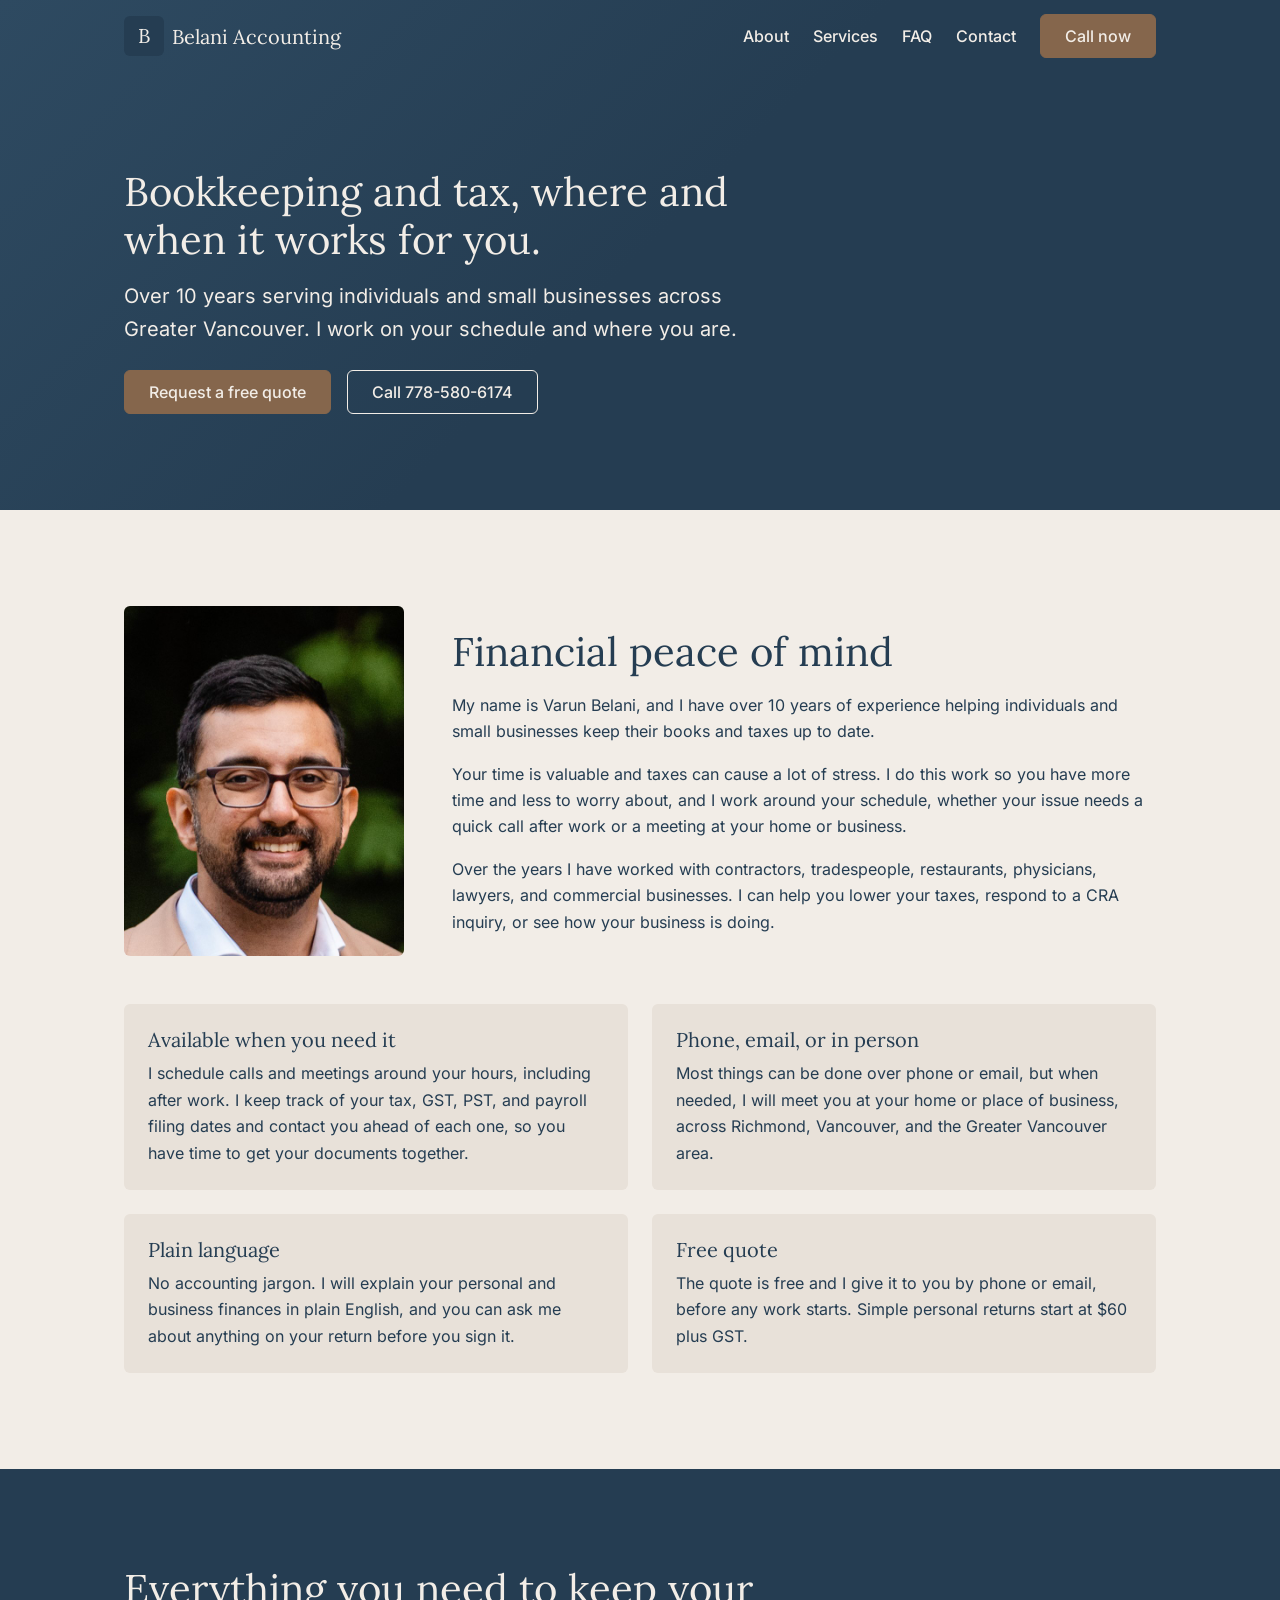
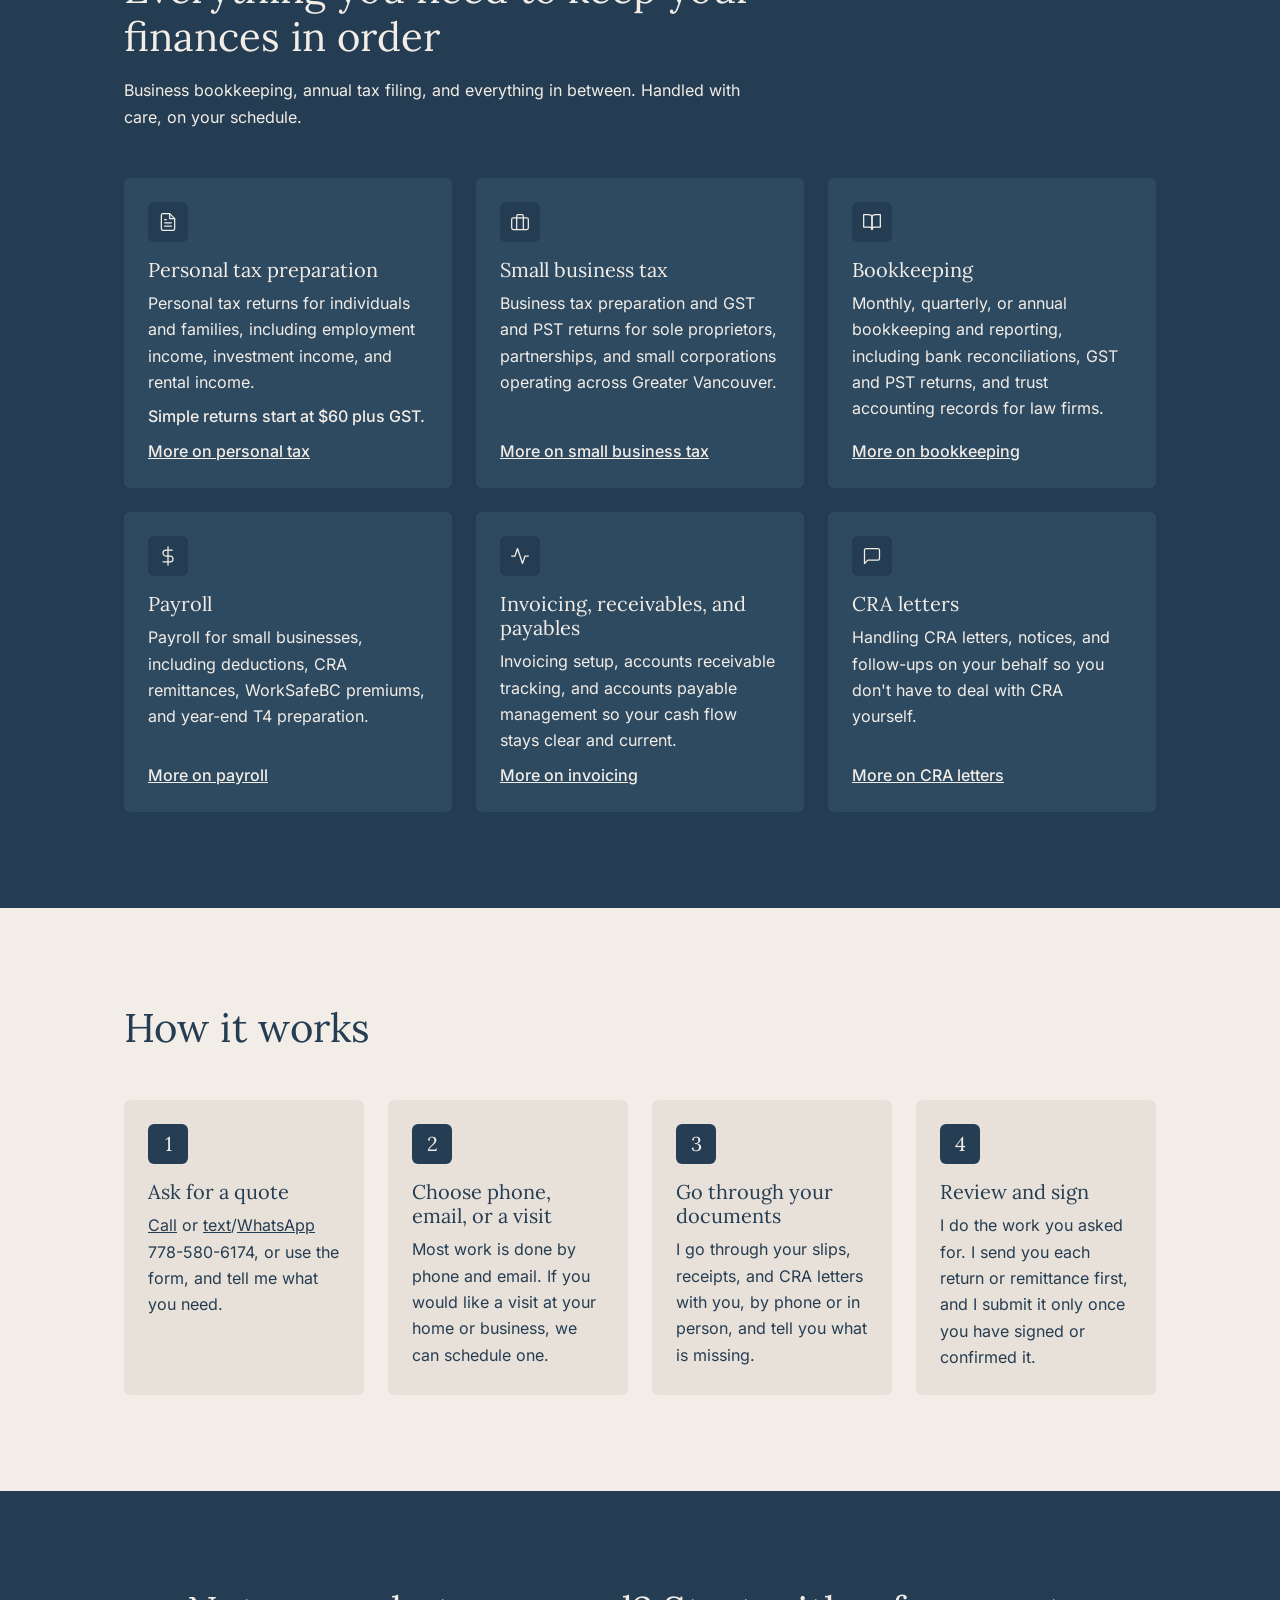
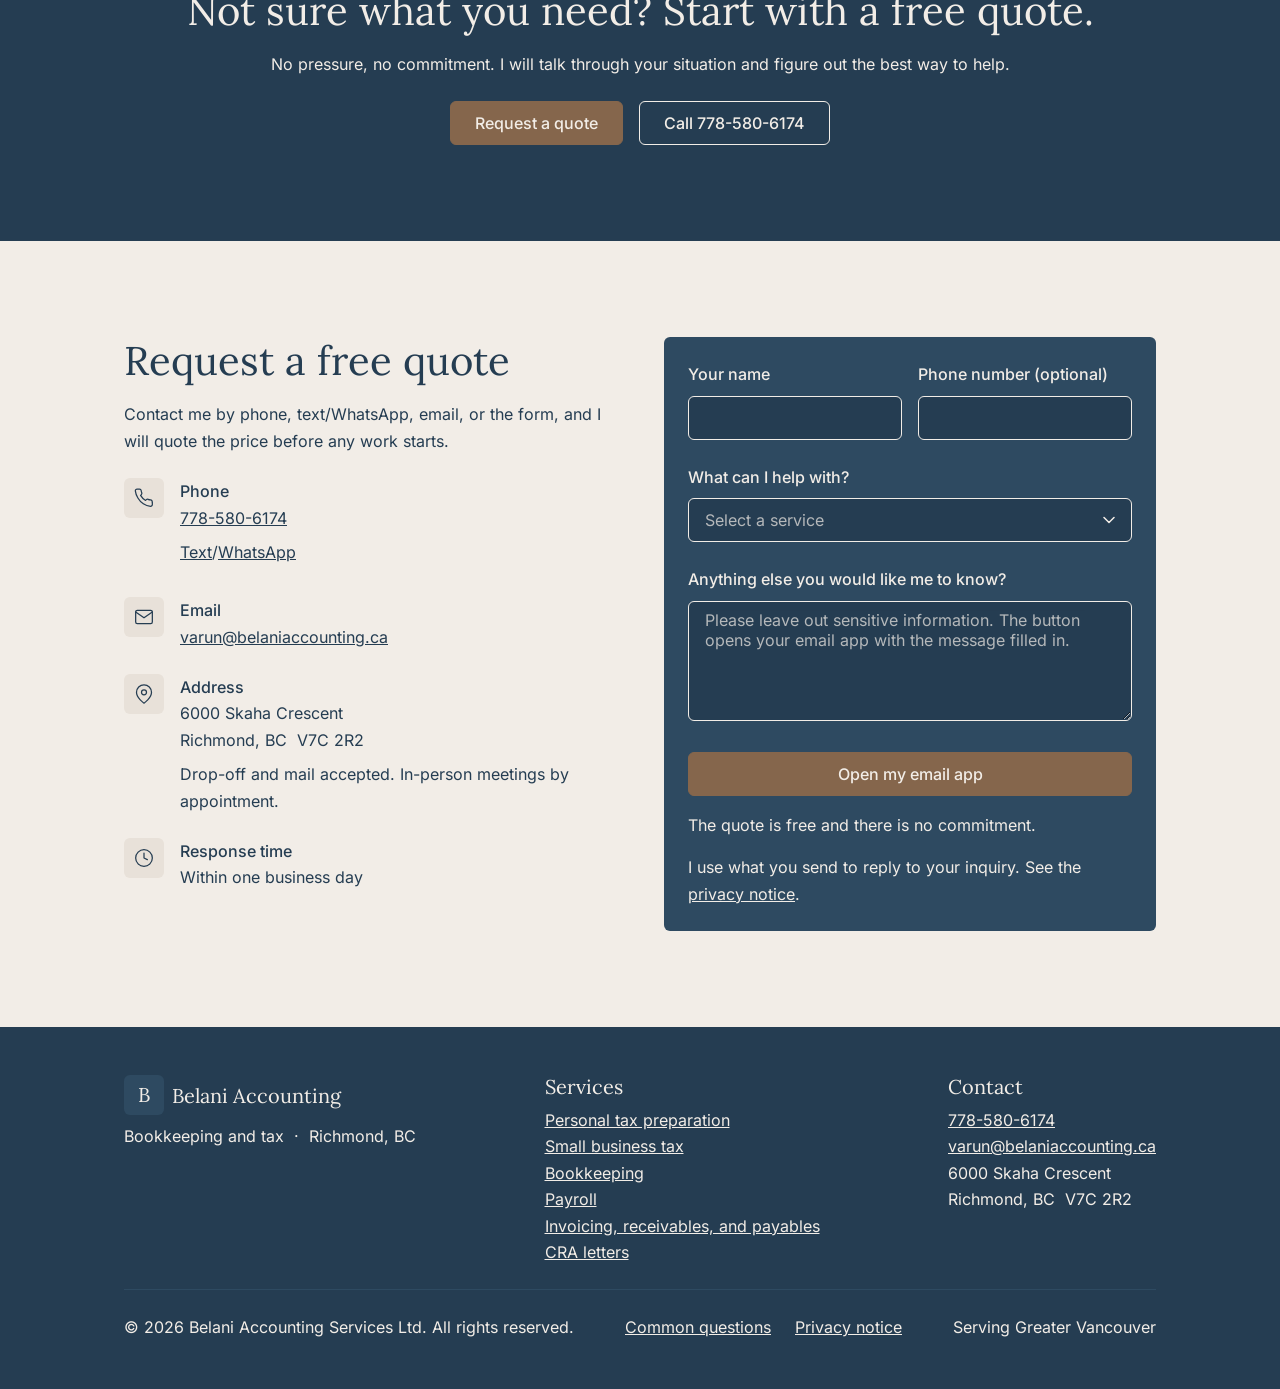
==== commit daced04a: "Fix Forms" ====
--- a/index.html
+++ b/index.html
@@ -383,14 +383,14 @@
 
             <div class="form-group">
               <label for="message">Anything else you would like me to know?</label>
-              <textarea id="message" name="message" maxlength="1000"></textarea>
+              <textarea id="message" name="message" maxlength="1000" placeholder="Please leave out sensitive information. The button opens your email app with the message filled in."></textarea>
             </div>
 
             <button type="submit" class="btn btn-primary form-submit">
               Open my email app
             </button>
             <p class="form-note">The quote is free and there is no commitment.</p>
-            <p class="form-note">The button opens your email app with the message filled in, so please leave out sensitive information. I use what you send to reply to your inquiry. See the <a href="privacy.html">privacy notice</a>.</p>
+            <p class="form-note">I use what you send to reply to your inquiry. See the <a href="privacy.html">privacy notice</a>.</p>
             <p id="form-status" class="form-status" role="status" tabindex="-1" hidden>Your email app should now be open with your message. Press send there to finish. If nothing opened, call <a href="tel:+17785806174">778-580-6174</a> or email <a href="mailto:varun@belaniaccounting.ca">varun@belaniaccounting.ca</a>.</p>
           </form>
         </div>
--- a/style.css
+++ b/style.css
@@ -489,6 +489,15 @@
   min-height: 120px;
 }
 
+.form-group textarea::placeholder {
+  color: var(--beige);
+  opacity: 0.7;
+}
+
+.form-group select:has(option[value=""]:checked) {
+  color: color-mix(in srgb, var(--beige) 70%, var(--navy));
+}
+
 .form-submit { width: 100%; }
 
 .form-note,
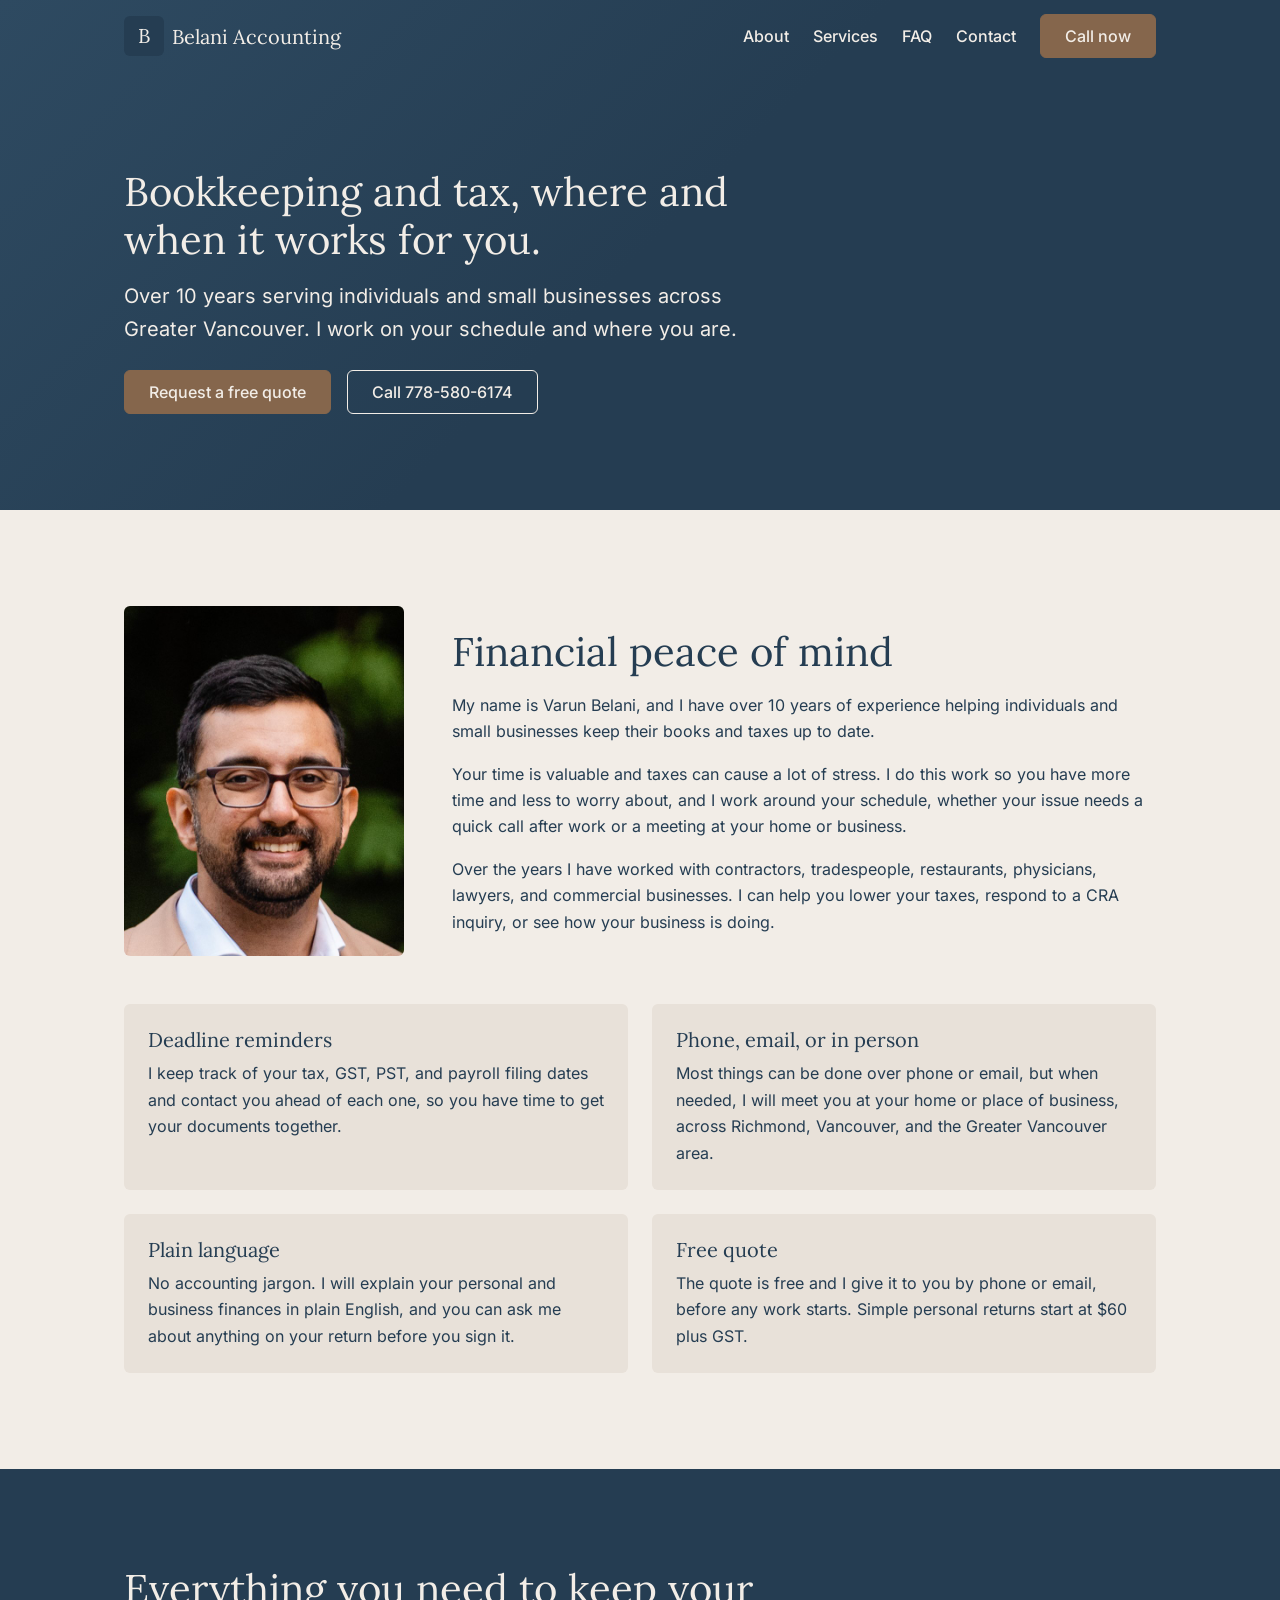
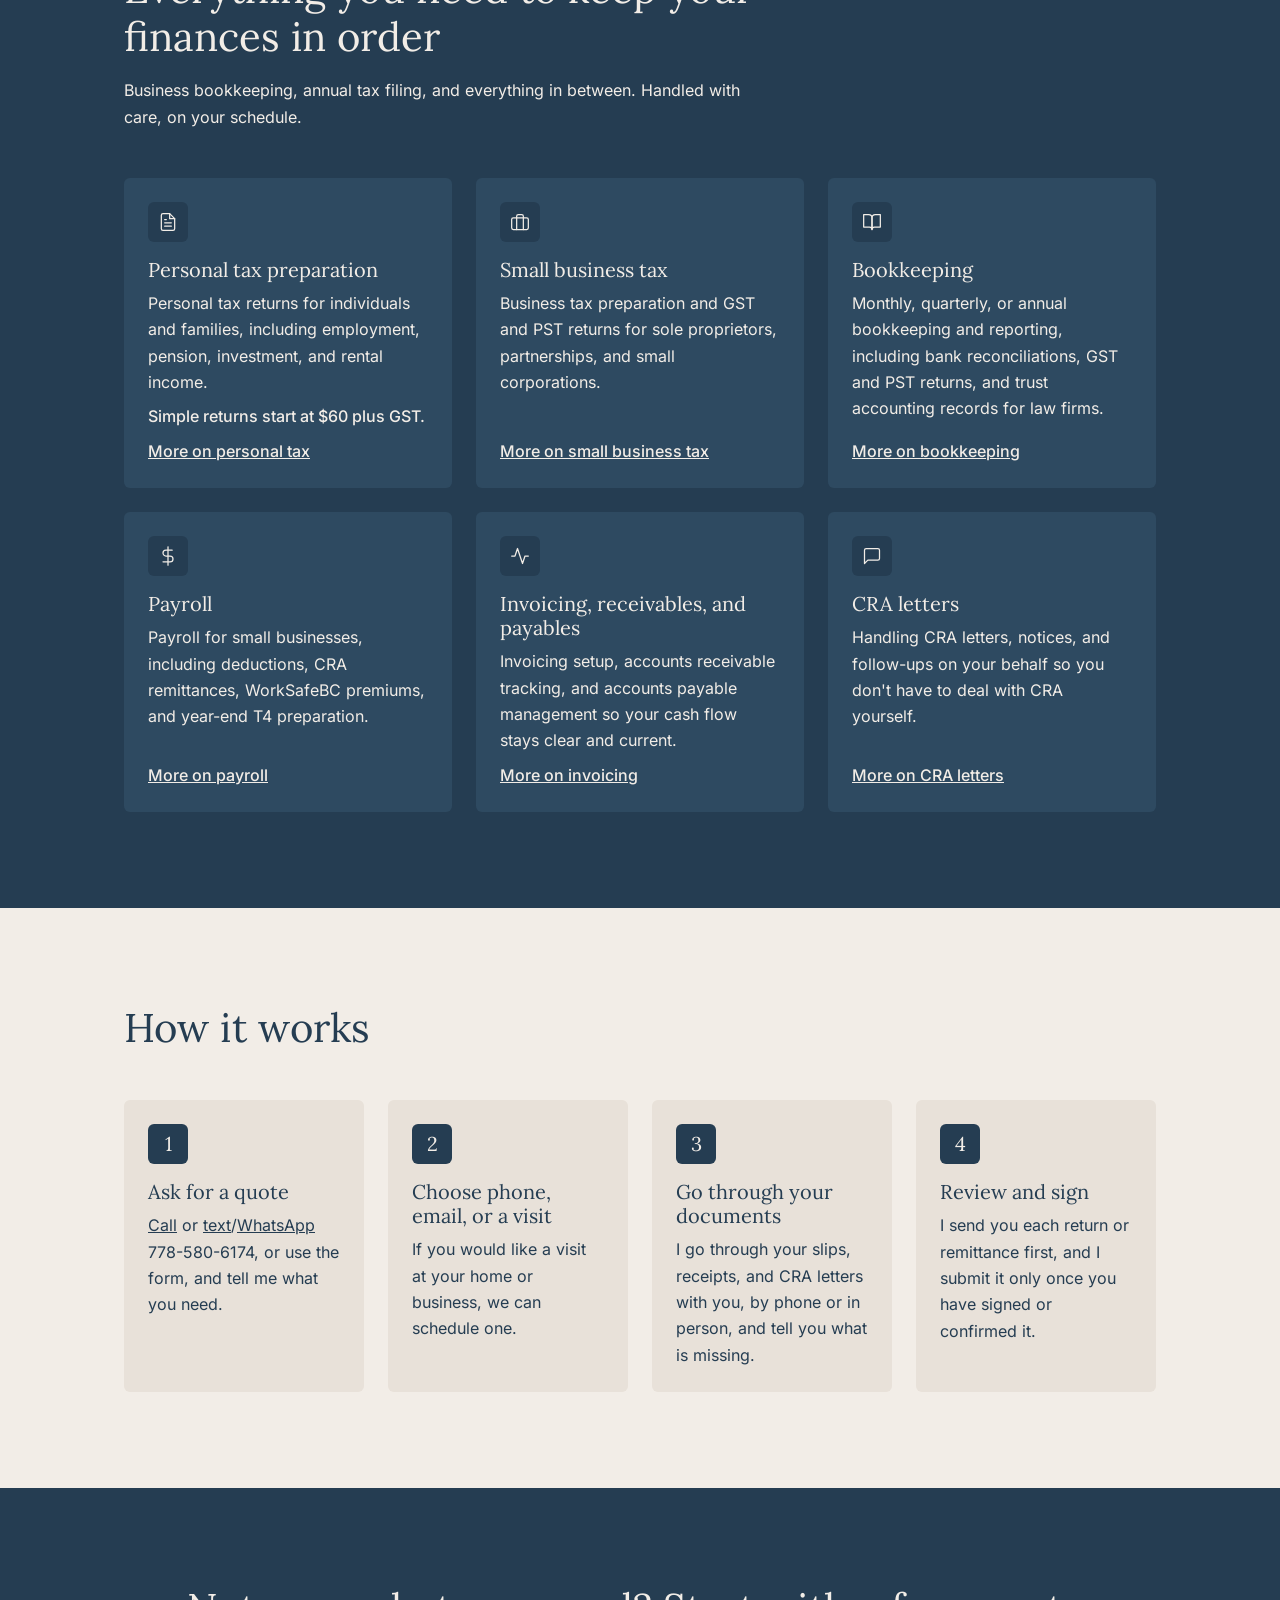
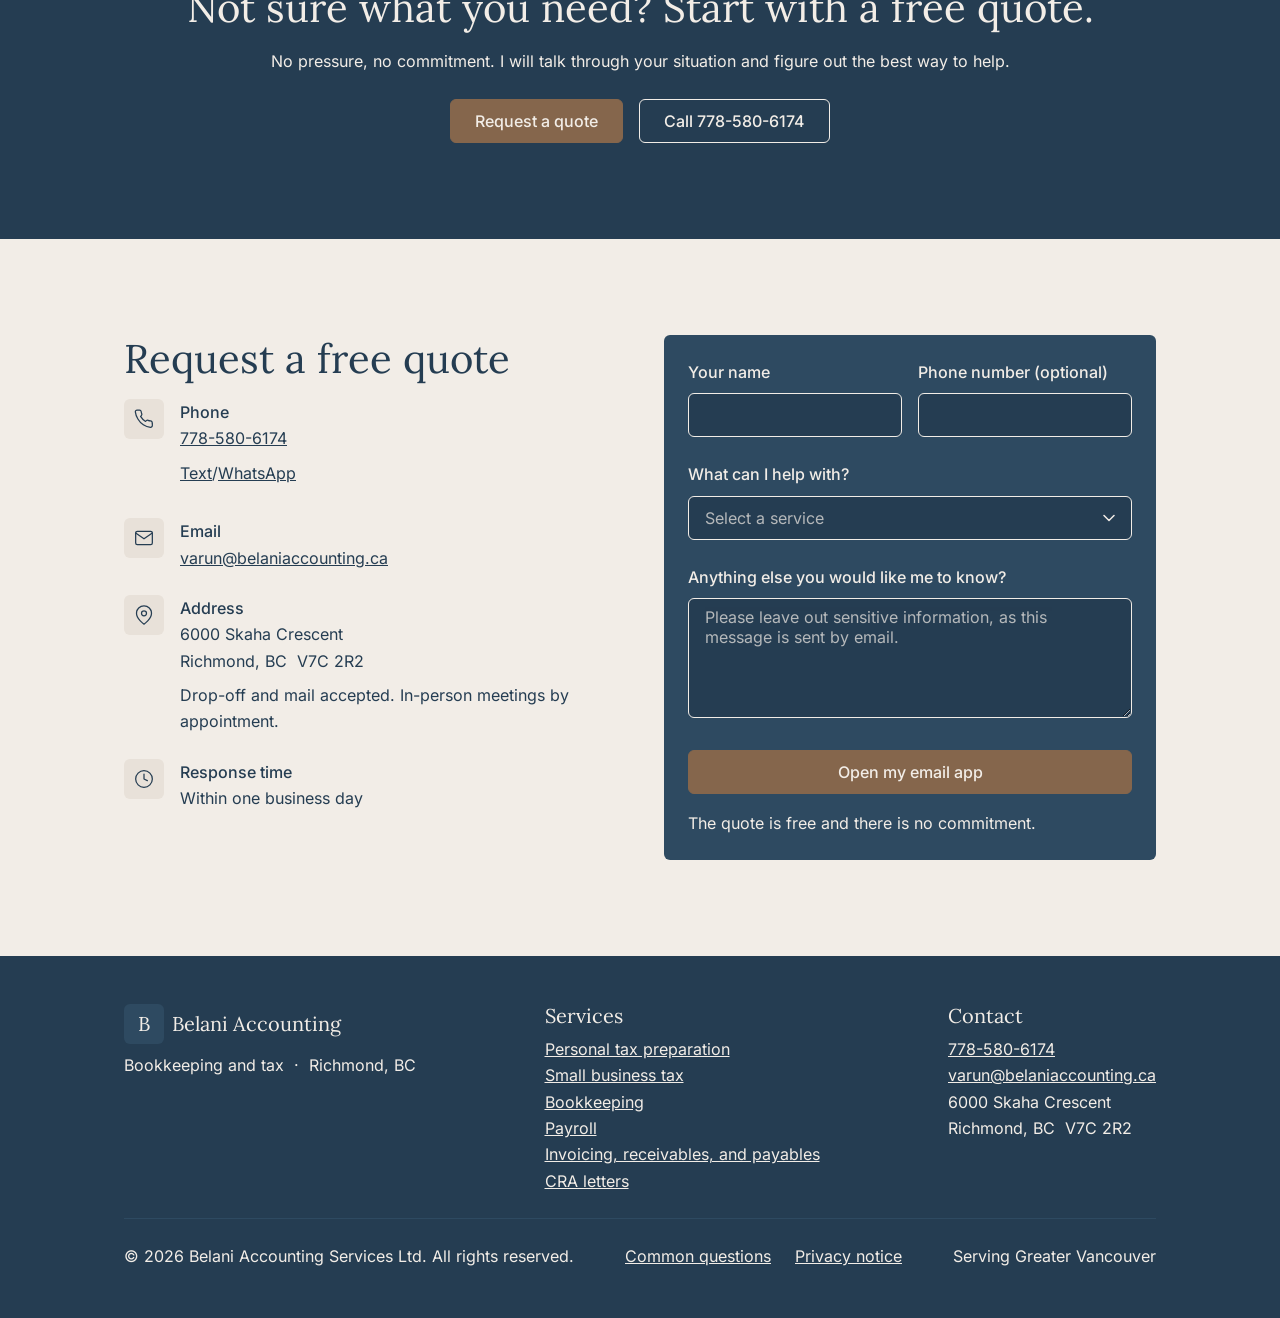
==== commit c4b750c2: "Update Wording" ====
--- a/index.html
+++ b/index.html
@@ -154,8 +154,8 @@
 
     <div class="about-pillars">
       <div class="pillar">
-        <h3>Available when you need it</h3>
-        <p>I schedule calls and meetings around your hours, including after work. I keep track of your tax, GST, PST, and payroll filing dates and contact you ahead of each one, so you have time to get your documents together.</p>
+        <h3>Deadline reminders</h3>
+        <p>I keep track of your tax, GST, PST, and payroll filing dates and contact you ahead of each one, so you have time to get your documents together.</p>
       </div>
       <div class="pillar">
         <h3>Phone, email, or in person</h3>
@@ -191,7 +191,7 @@
           <svg viewBox="0 0 24 24"><path d="M14 2H6a2 2 0 0 0-2 2v16a2 2 0 0 0 2 2h12a2 2 0 0 0 2-2V8z"/><polyline points="14,2 14,8 20,8"/><line x1="16" y1="13" x2="8" y2="13"/><line x1="16" y1="17" x2="8" y2="17"/><polyline points="10,9 9,9 8,9"/></svg>
         </div>
         <h3>Personal tax preparation</h3>
-        <p>Personal tax returns for individuals and families, including employment income, investment income, and rental income.</p>
+        <p>Personal tax returns for individuals and families, including employment, pension, investment, and rental income.</p>
         <p class="service-price">Simple returns start at $60 plus GST.</p>
         <p class="service-more"><a href="personal-tax.html">More on personal tax</a></p>
       </div>
@@ -201,7 +201,7 @@
           <svg viewBox="0 0 24 24"><rect x="2" y="7" width="20" height="14" rx="2" ry="2"/><path d="M16 21V5a2 2 0 0 0-2-2h-4a2 2 0 0 0-2 2v16"/></svg>
         </div>
         <h3>Small business tax</h3>
-        <p>Business tax preparation and GST and PST returns for sole proprietors, partnerships, and small corporations operating across Greater Vancouver.</p>
+        <p>Business tax preparation and GST and PST returns for sole proprietors, partnerships, and small corporations.</p>
         <p class="service-more"><a href="small-business-tax.html">More on small business tax</a></p>
       </div>
 
@@ -261,7 +261,7 @@
       <li class="step">
         <span class="step-num" aria-hidden="true">2</span>
         <h3>Choose phone, email, or a visit</h3>
-        <p>Most work is done by phone and email. If you would like a visit at your home or business, we can schedule one.</p>
+        <p>If you would like a visit at your home or business, we can schedule one.</p>
       </li>
       <li class="step">
         <span class="step-num" aria-hidden="true">3</span>
@@ -271,7 +271,7 @@
       <li class="step">
         <span class="step-num" aria-hidden="true">4</span>
         <h3>Review and sign</h3>
-        <p>I do the work you asked for. I send you each return or remittance first, and I submit it only once you have signed or confirmed it.</p>
+        <p>I send you each return or remittance first, and I submit it only once you have signed or confirmed it.</p>
       </li>
     </ol>
 
@@ -295,9 +295,6 @@
 
       <div>
         <h2 id="contact-heading">Request a free quote</h2>
-        <p class="contact-intro">
-          Contact me by phone, text/WhatsApp, email, or the form, and I will quote the price before any work starts.
-        </p>
 
         <div class="contact-details">
 
@@ -383,14 +380,13 @@
 
             <div class="form-group">
               <label for="message">Anything else you would like me to know?</label>
-              <textarea id="message" name="message" maxlength="1000" placeholder="Please leave out sensitive information. The button opens your email app with the message filled in."></textarea>
+              <textarea id="message" name="message" maxlength="1000" placeholder="Please leave out sensitive information, as this message is sent by email."></textarea>
             </div>
 
             <button type="submit" class="btn btn-primary form-submit">
               Open my email app
             </button>
             <p class="form-note">The quote is free and there is no commitment.</p>
-            <p class="form-note">I use what you send to reply to your inquiry. See the <a href="privacy.html">privacy notice</a>.</p>
             <p id="form-status" class="form-status" role="status" tabindex="-1" hidden>Your email app should now be open with your message. Press send there to finish. If nothing opened, call <a href="tel:+17785806174">778-580-6174</a> or email <a href="mailto:varun@belaniaccounting.ca">varun@belaniaccounting.ca</a>.</p>
           </form>
         </div>
--- a/style.css
+++ b/style.css
@@ -412,8 +412,6 @@
 
 .contact-grid { grid-template-columns: 1fr 1fr; }
 
-.contact-intro { margin-bottom: 24px; }
-
 .contact-details,
 .page-aside {
   display: flex;
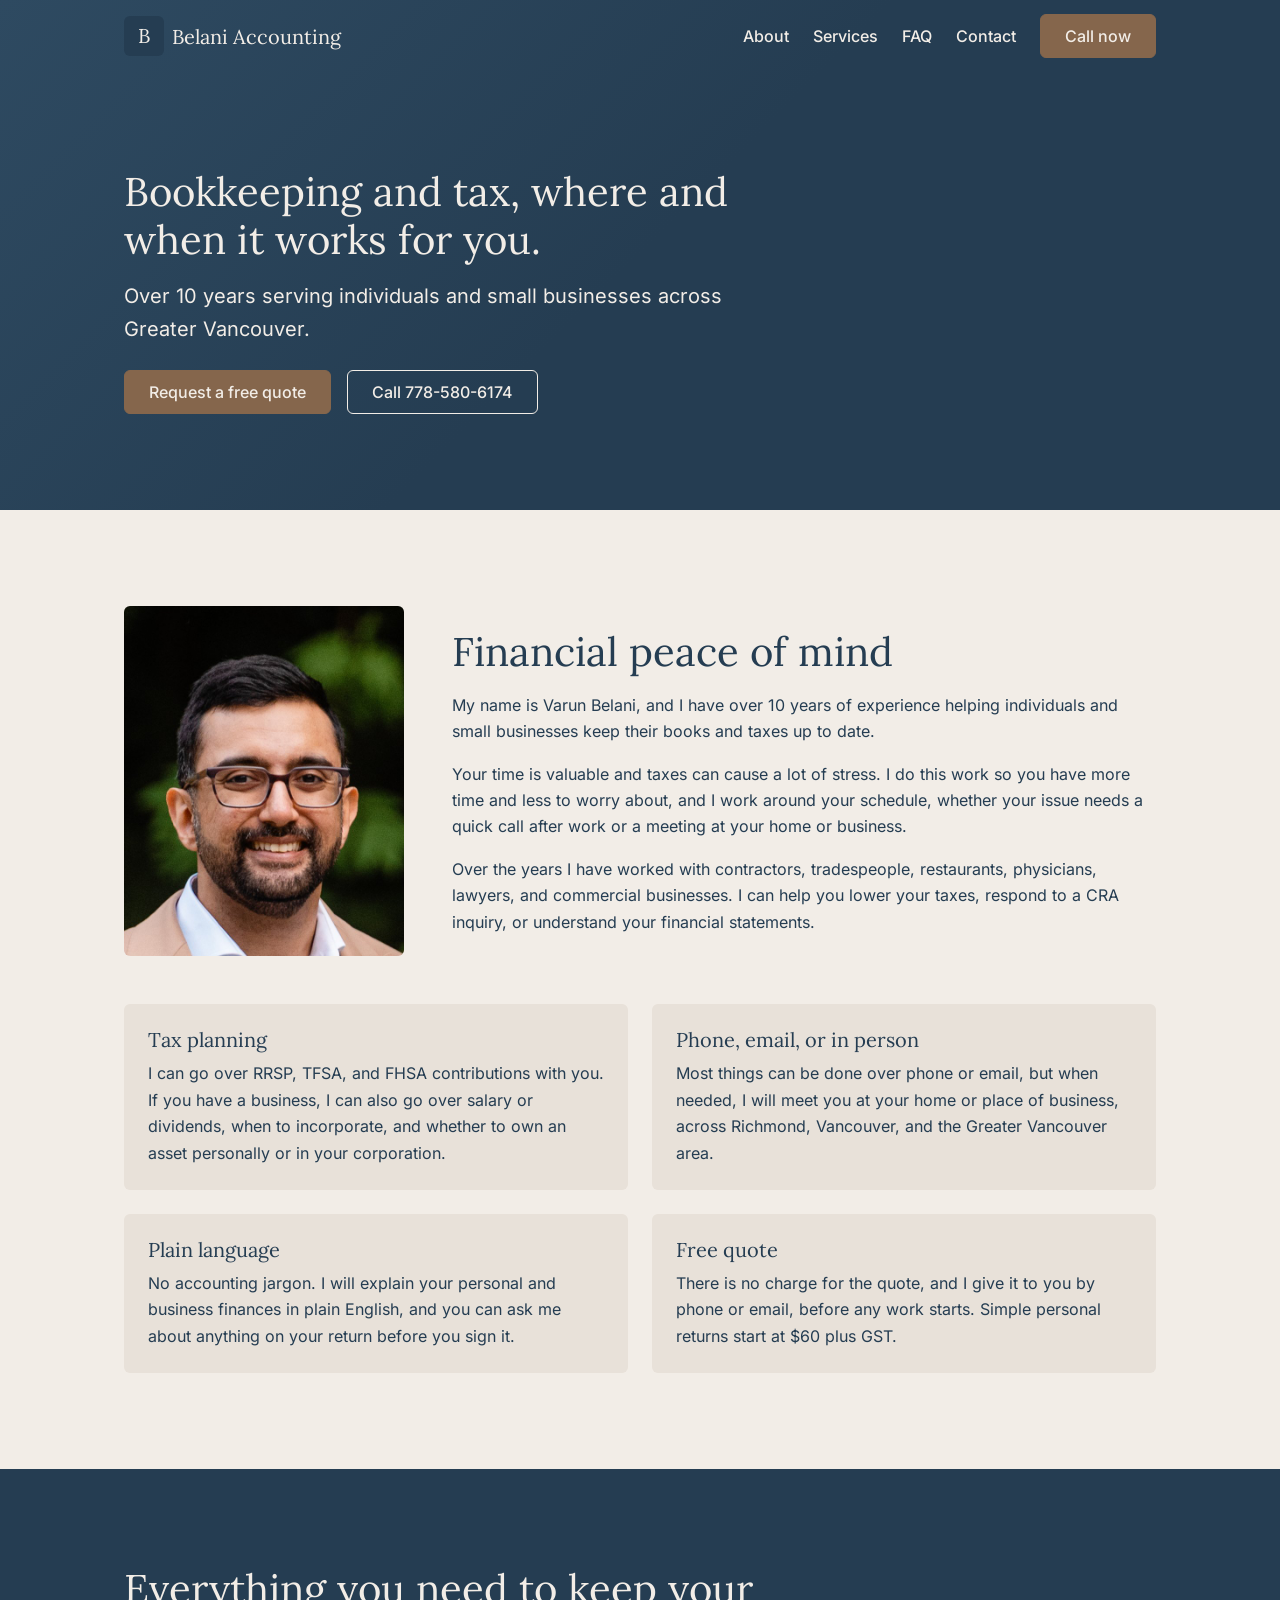
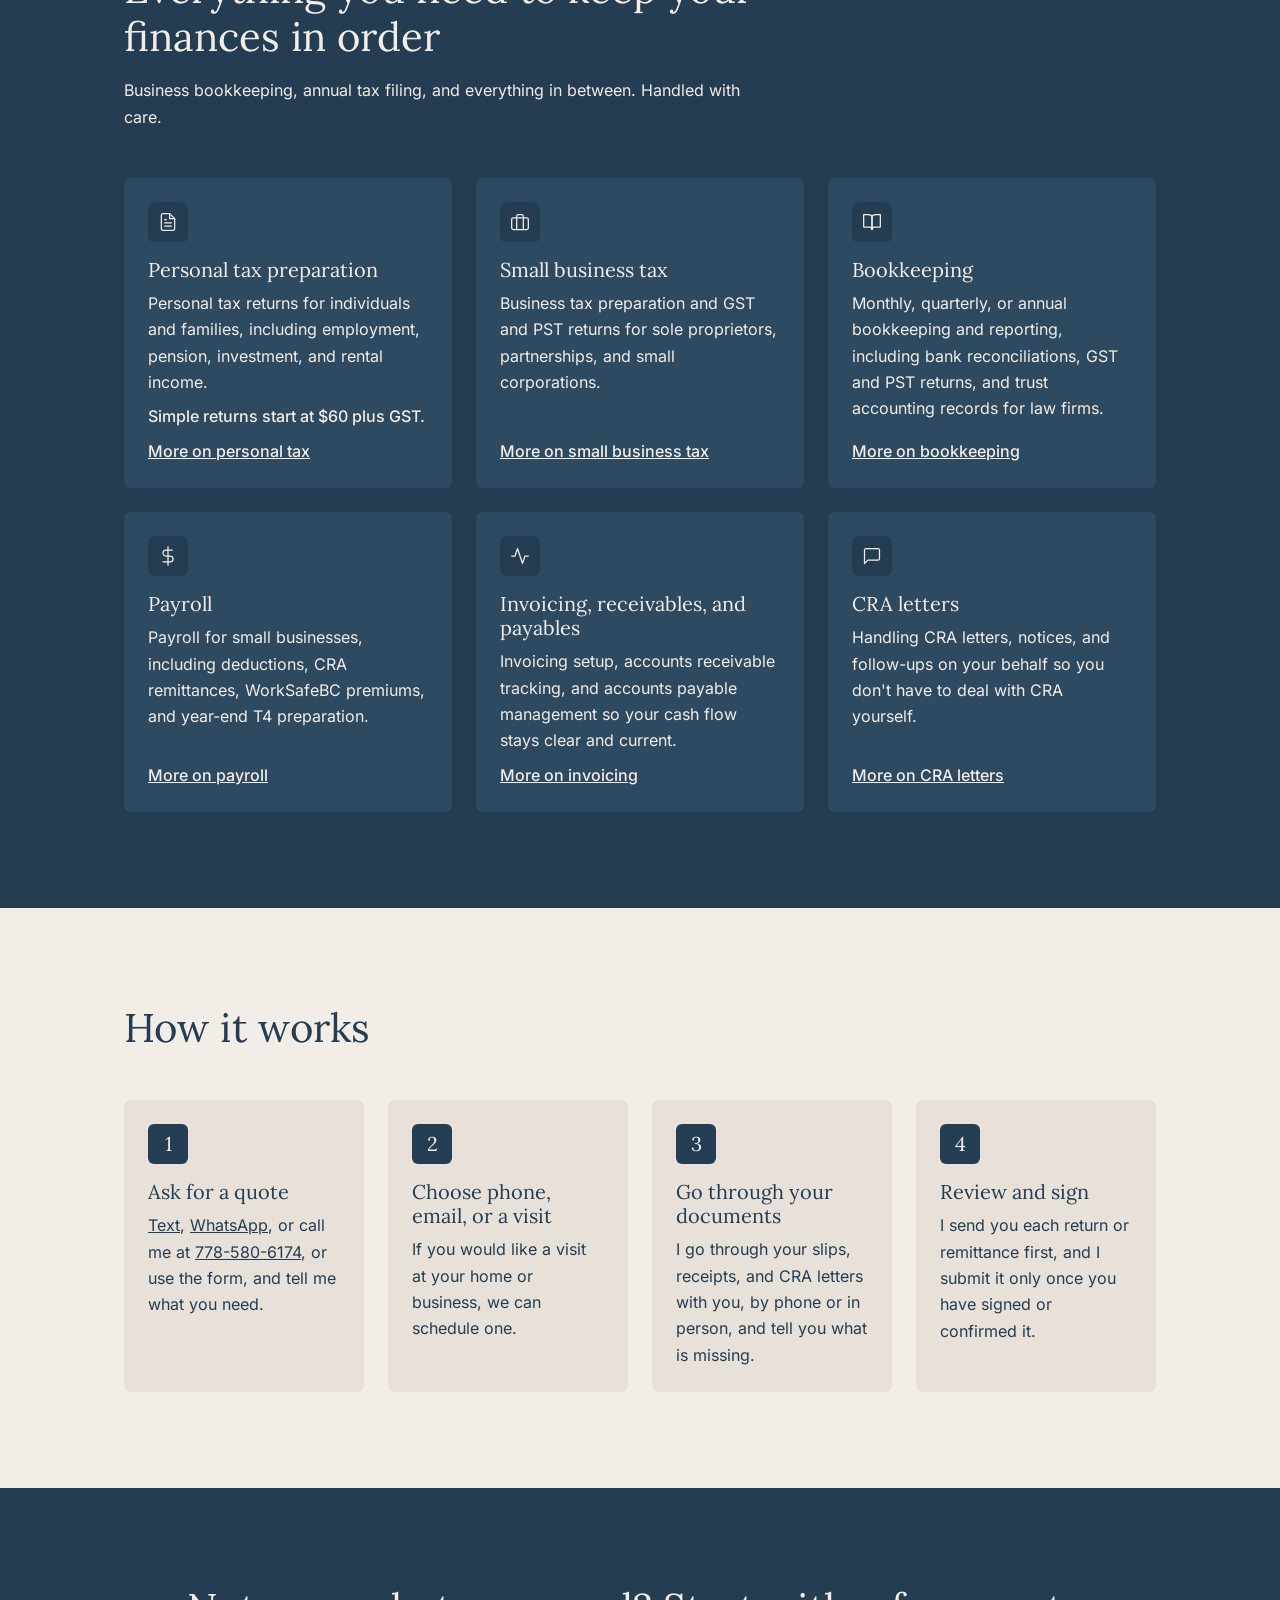
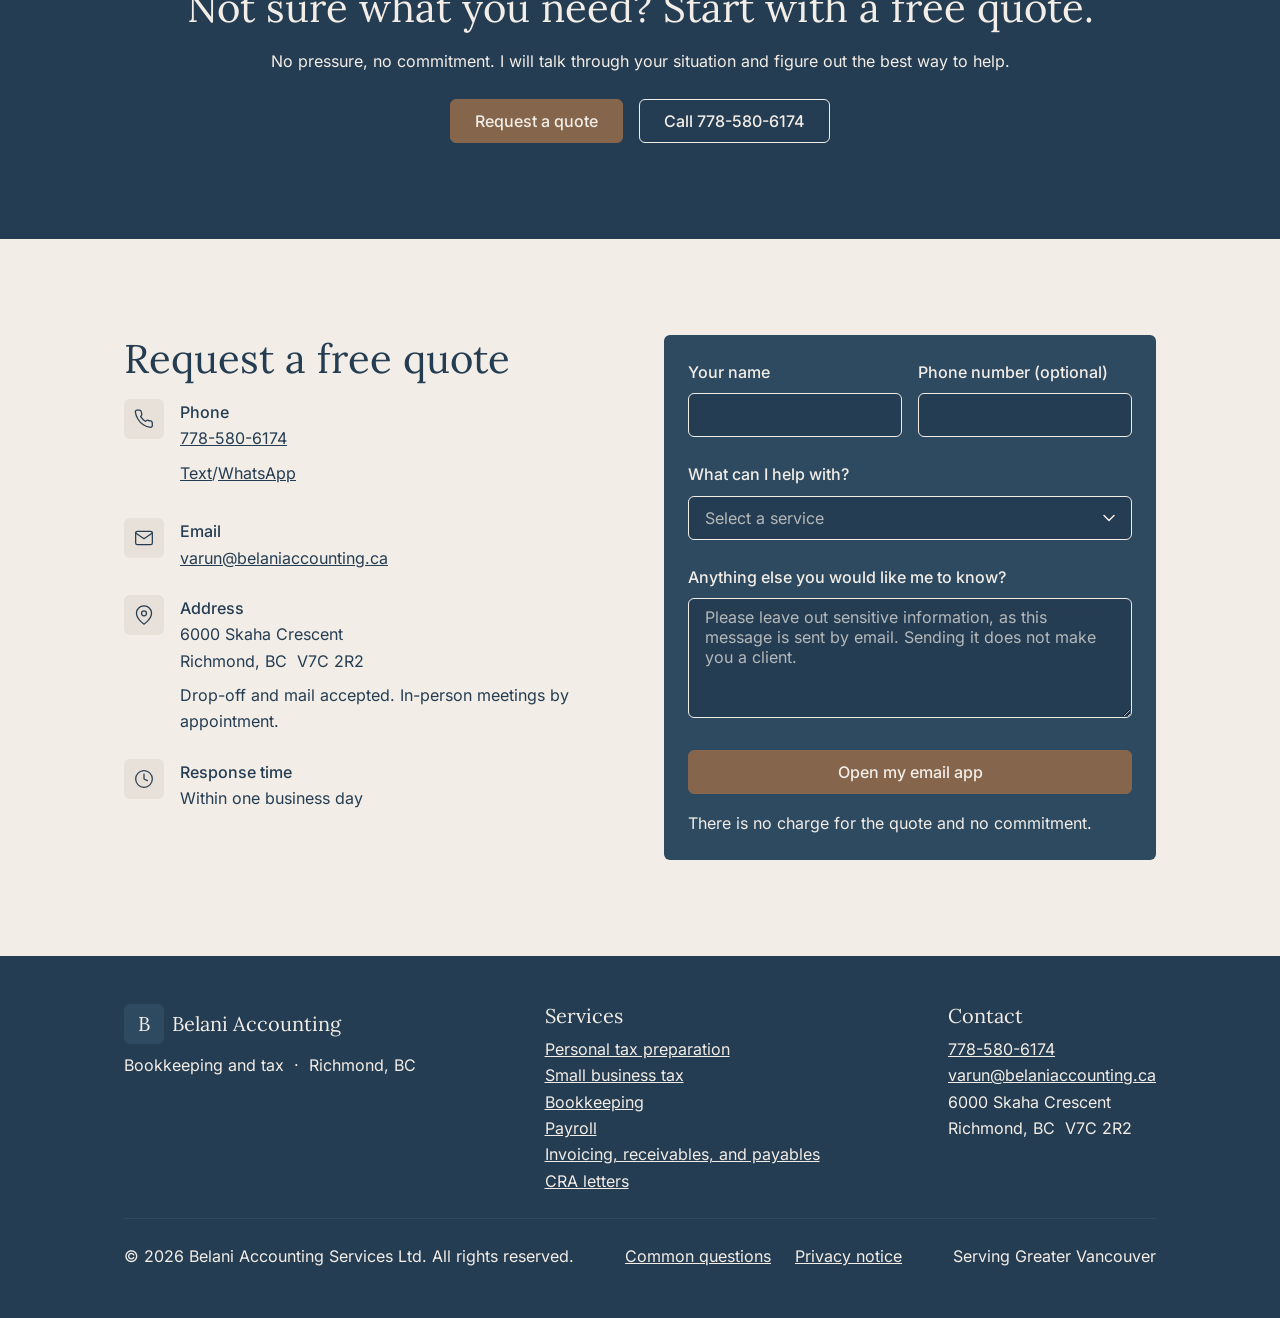
==== commit e3b4d81f: "Karu Changes" ====
--- a/index.html
+++ b/index.html
@@ -117,7 +117,7 @@
     </h1>
 
     <p class="hero-sub">
-      Over 10 years serving individuals and small businesses across Greater Vancouver. I work on your schedule and where you are.
+      Over 10 years serving individuals and small businesses across Greater Vancouver.
     </p>
 
     <div class="hero-actions">
@@ -146,7 +146,7 @@
         </p>
 
         <p>
-          Over the years I have worked with contractors, tradespeople, restaurants, physicians, lawyers, and commercial businesses. I can help you lower your taxes, respond to a CRA inquiry, or see how your business is doing.
+          Over the years I have worked with contractors, tradespeople, restaurants, physicians, lawyers, and commercial businesses. I can help you lower your taxes, respond to a CRA inquiry, or understand your financial statements.
         </p>
       </div>
 
@@ -154,8 +154,8 @@
 
     <div class="about-pillars">
       <div class="pillar">
-        <h3>Deadline reminders</h3>
-        <p>I keep track of your tax, GST, PST, and payroll filing dates and contact you ahead of each one, so you have time to get your documents together.</p>
+        <h3>Tax planning</h3>
+        <p>I can go over RRSP, TFSA, and FHSA contributions with you. If you have a business, I can also go over salary or dividends, when to incorporate, and whether to own an asset personally or in your corporation.</p>
       </div>
       <div class="pillar">
         <h3>Phone, email, or in person</h3>
@@ -167,7 +167,7 @@
       </div>
       <div class="pillar">
         <h3>Free quote</h3>
-        <p>The quote is free and I give it to you by phone or email, before any work starts. Simple personal returns start at $60 plus GST.</p>
+        <p>There is no charge for the quote, and I give it to you by phone or email, before any work starts. Simple personal returns start at $60 plus GST.</p>
       </div>
     </div>
 
@@ -180,7 +180,7 @@
     <div class="section-header">
       <h2 id="services-heading">Everything you need to keep your finances in order</h2>
       <p>
-        Business bookkeeping, annual tax filing, and everything in between. Handled with care, on your schedule.
+        Business bookkeeping, annual tax filing, and everything in between. Handled with care.
       </p>
     </div>
 
@@ -256,7 +256,7 @@
       <li class="step">
         <span class="step-num" aria-hidden="true">1</span>
         <h3>Ask for a quote</h3>
-        <p><a href="tel:+17785806174">Call</a> or <a href="sms:+17785806174">text</a>/<a href="https://wa.me/17785806174">WhatsApp</a> <span class="nowrap">778-580-6174</span>, or use the form, and tell me what you need.</p>
+        <p><a href="sms:+17785806174">Text</a>, <a href="https://wa.me/17785806174">WhatsApp</a>, or call me at <a href="tel:+17785806174" class="nowrap">778-580-6174</a>, or use the form, and tell me what you need.</p>
       </li>
       <li class="step">
         <span class="step-num" aria-hidden="true">2</span>
@@ -380,13 +380,13 @@
 
             <div class="form-group">
               <label for="message">Anything else you would like me to know?</label>
-              <textarea id="message" name="message" maxlength="1000" placeholder="Please leave out sensitive information, as this message is sent by email."></textarea>
+              <textarea id="message" name="message" maxlength="1000" placeholder="Please leave out sensitive information, as this message is sent by email. Sending it does not make you a client."></textarea>
             </div>
 
             <button type="submit" class="btn btn-primary form-submit">
               Open my email app
             </button>
-            <p class="form-note">The quote is free and there is no commitment.</p>
+            <p class="form-note">There is no charge for the quote and no commitment.</p>
             <p id="form-status" class="form-status" role="status" tabindex="-1" hidden>Your email app should now be open with your message. Press send there to finish. If nothing opened, call <a href="tel:+17785806174">778-580-6174</a> or email <a href="mailto:varun@belaniaccounting.ca">varun@belaniaccounting.ca</a>.</p>
           </form>
         </div>
